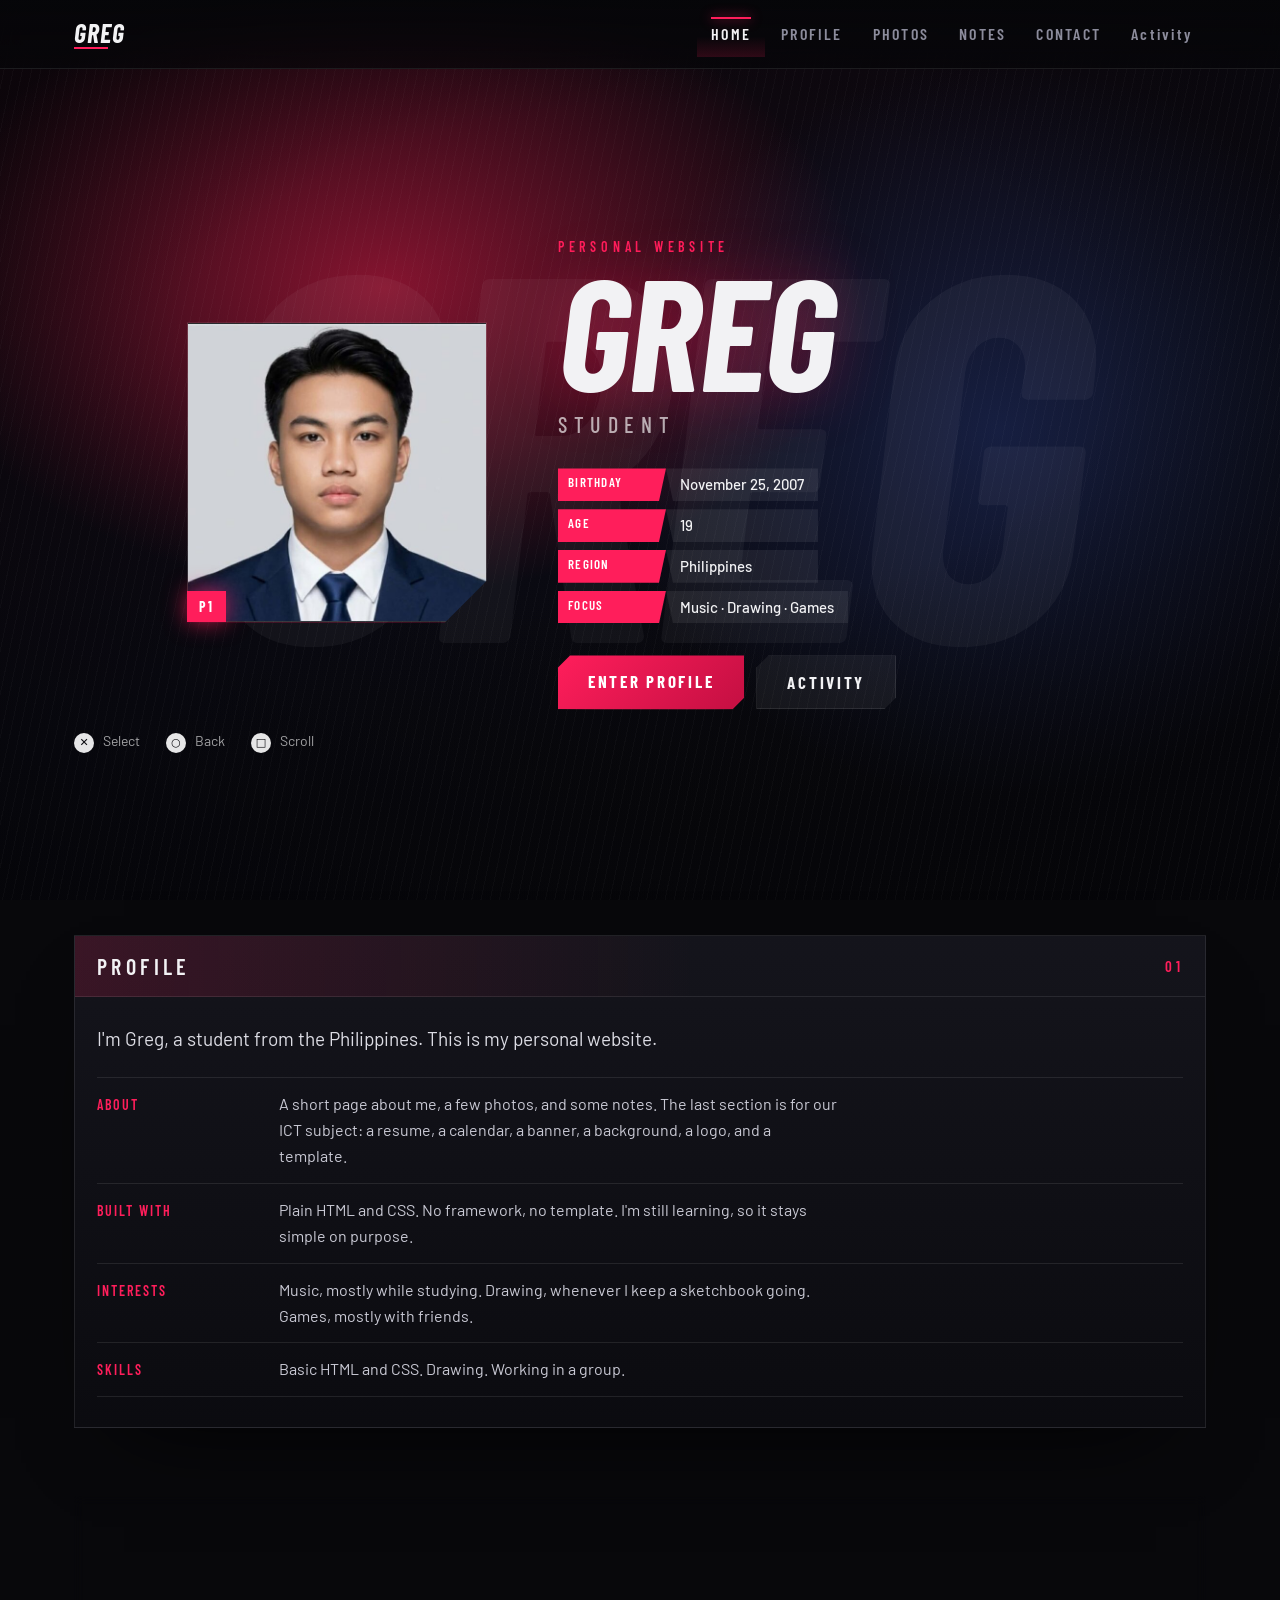
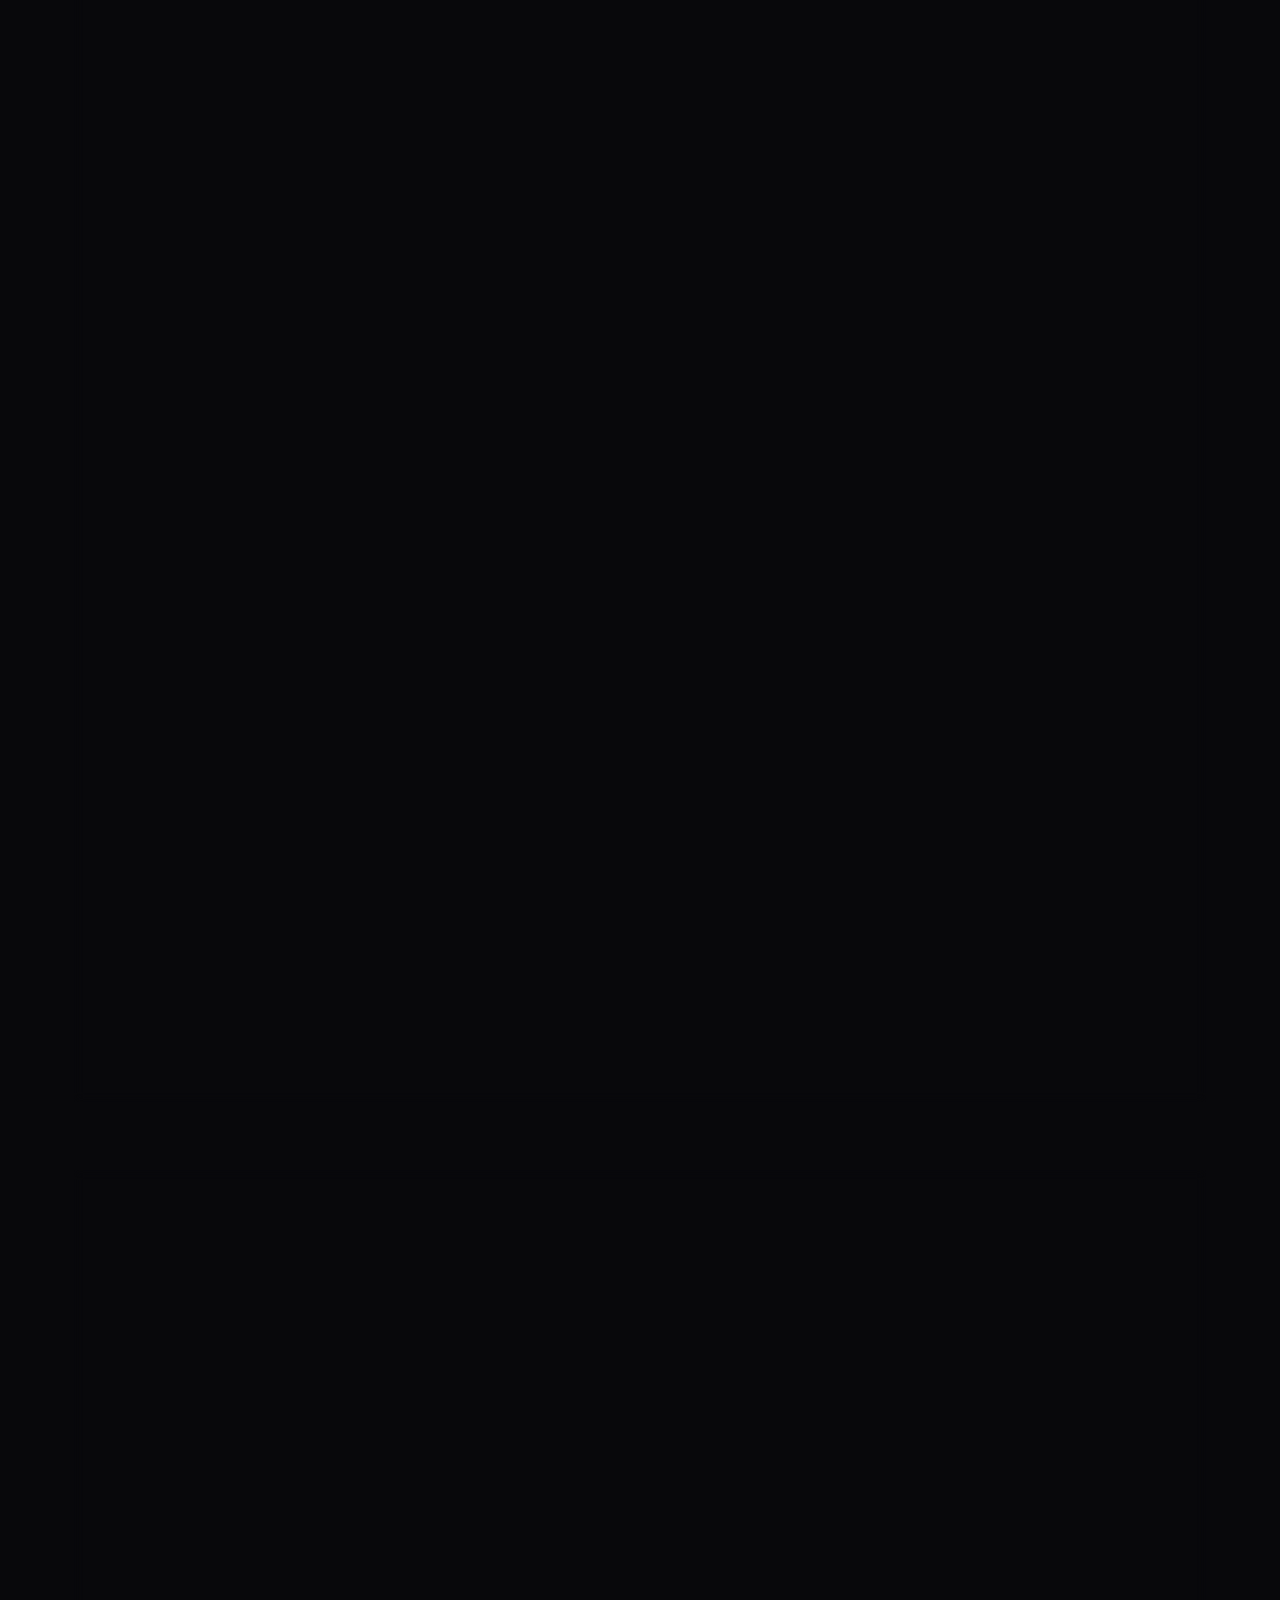
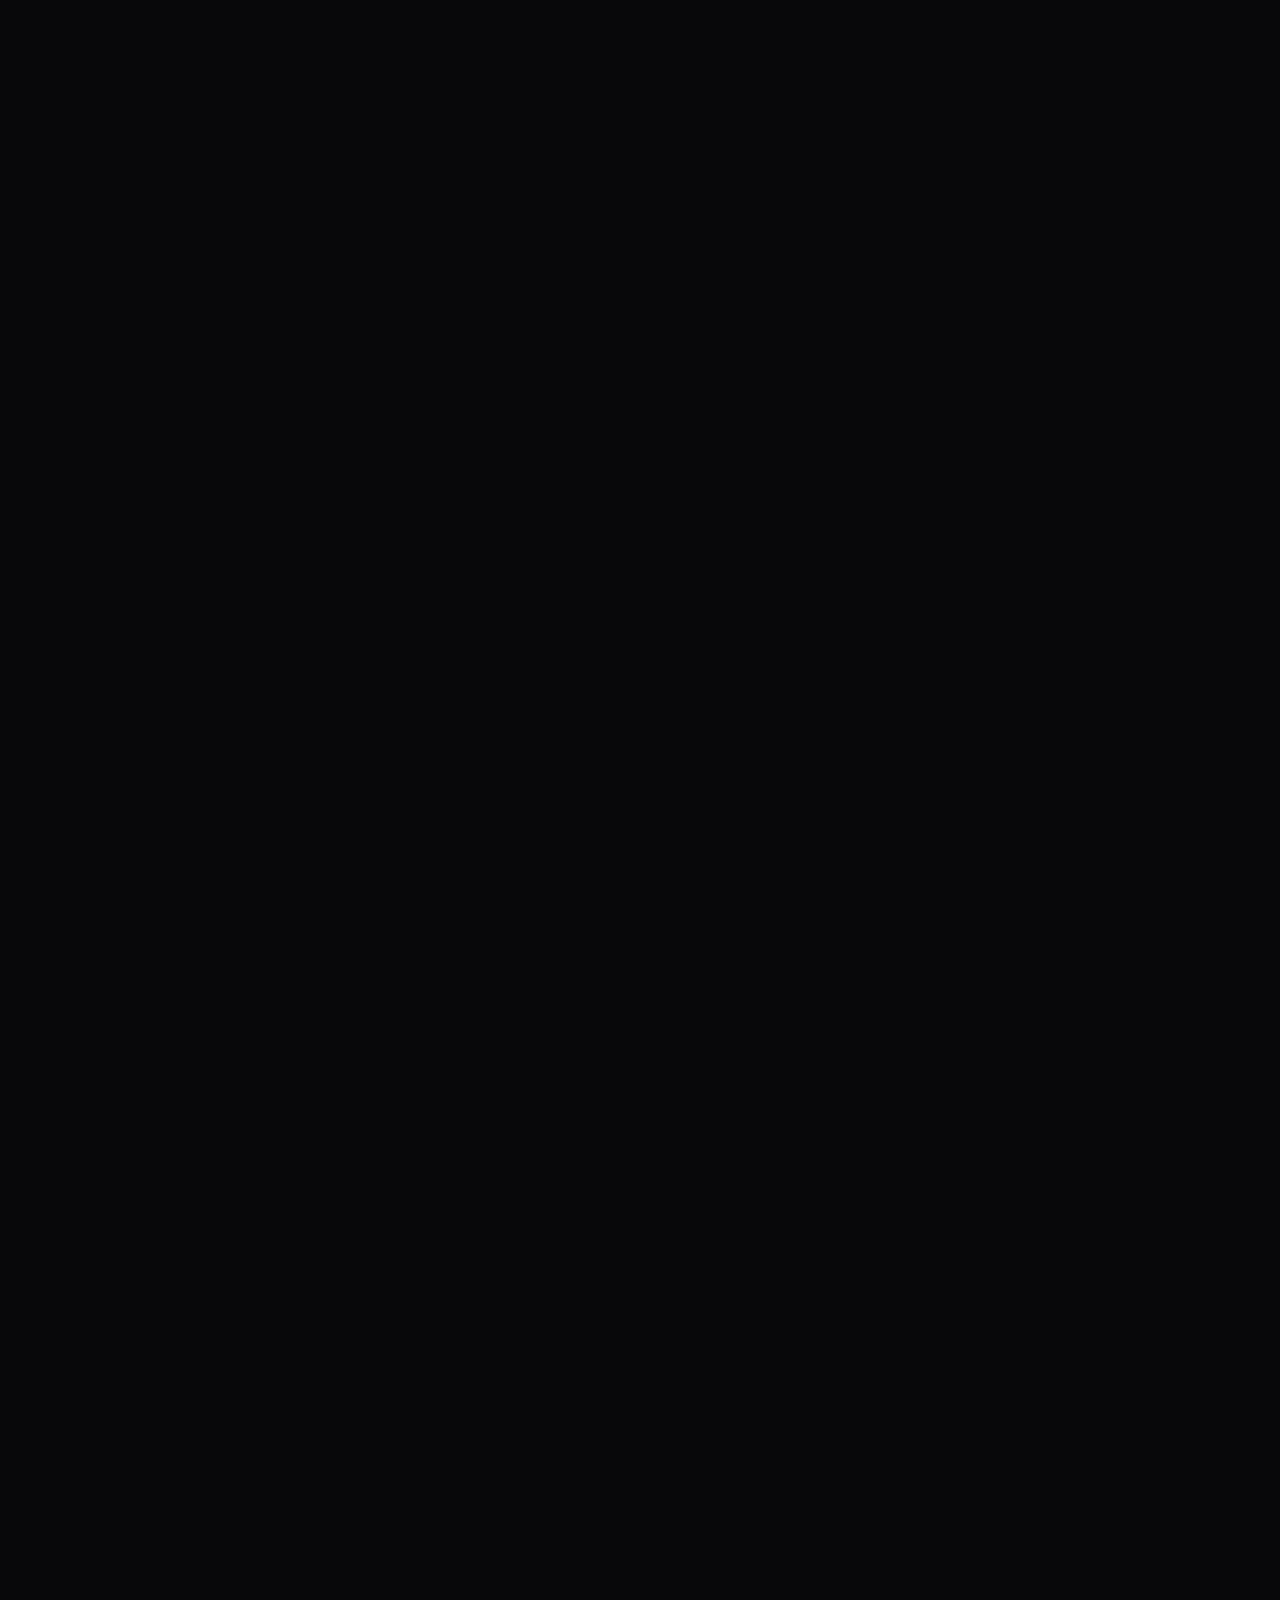
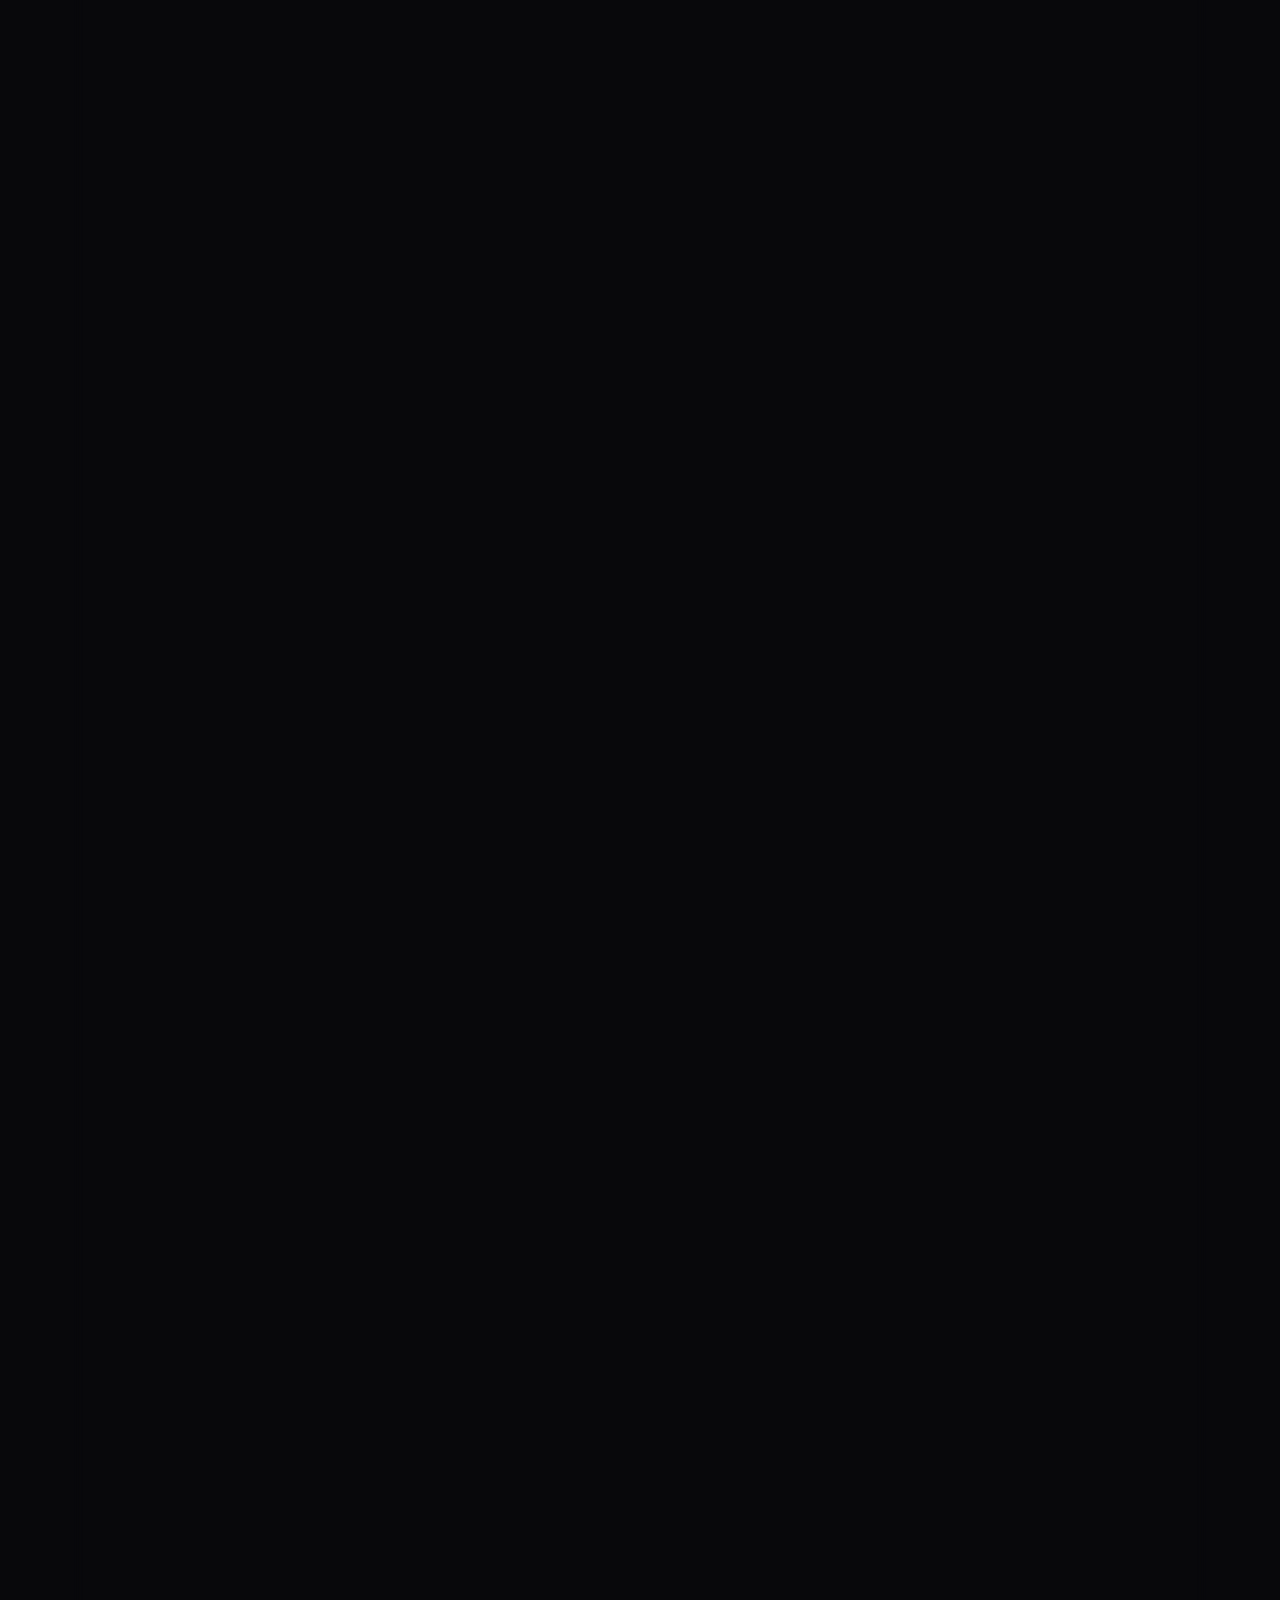
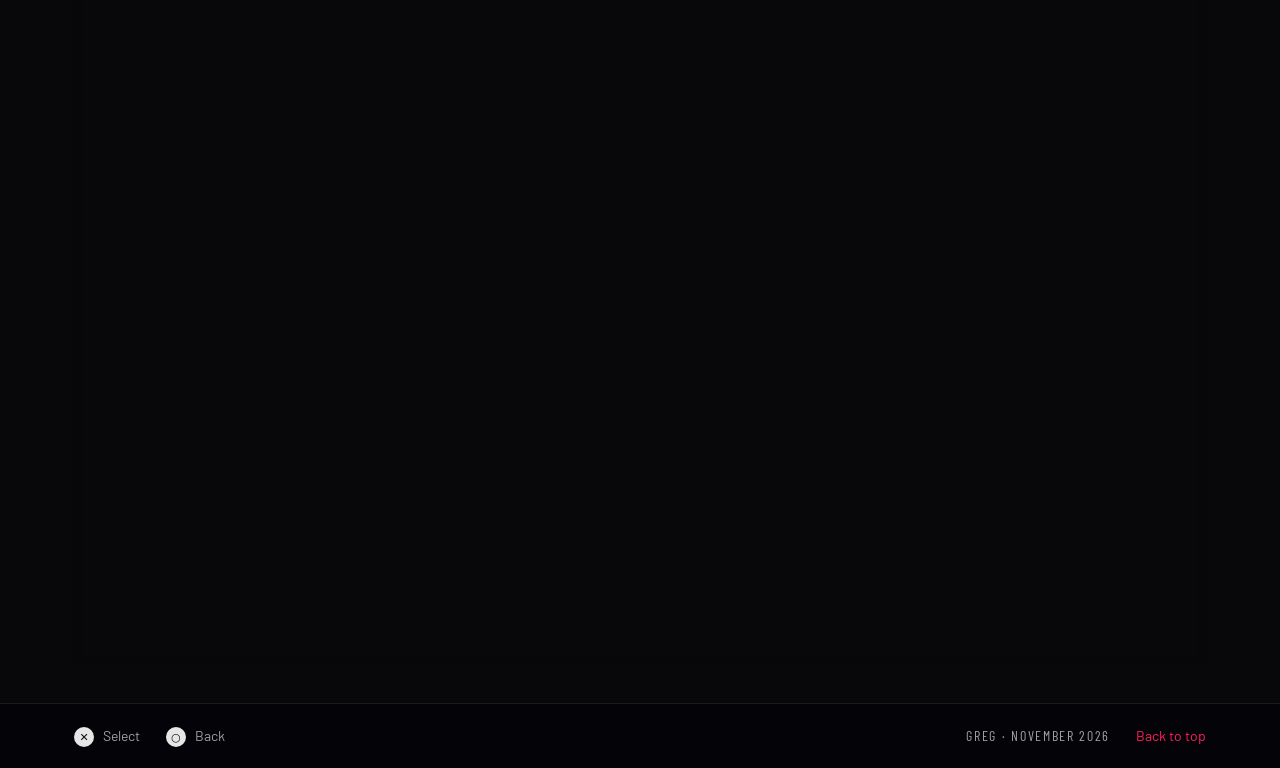
==== greg-single-file.html @ cb115410 "Add self-contained single-file build - greg-single-file.html embeds the stylesheet, script, favicon " ====
<!DOCTYPE html>
<html lang="en">
<head>
<meta charset="UTF-8">
<meta name="viewport" content="width=device-width, initial-scale=1.0">
<title>GREG — Personal Website</title>
<meta name="description" content="Personal website of Greg, a student from the Philippines.">
<link rel="icon" type="image/svg+xml" href="[data-uri]">
<link rel="preconnect" href="https://fonts.googleapis.com">
<link rel="preconnect" href="https://fonts.gstatic.com" crossorigin>
<link href="https://fonts.googleapis.com/css2?family=Barlow+Condensed:ital,wght@0,500;0,600;0,700;1,700;1,800&family=Barlow:ital,wght@0,400;0,500;0,600;1,400&display=swap" rel="stylesheet">
<style>
:root {
  --black: #08080b;
  --deep: #0d0d13;
  --panel: #14141b;
  --panel-2: #1b1b24;
  --hair: rgba(255, 255, 255, 0.09);
  --white: #f2f2f4;
  --dim: #8c8c9c;
  --pink: #ff1e5b;
  --pink-soft: rgba(255, 30, 91, 0.16);
  --blue: #2a3f7a;
  --head: "Barlow Condensed", "Arial Narrow", sans-serif;
  --body: "Barlow", system-ui, sans-serif;
}

* {
  box-sizing: border-box;
}

html {
  scroll-behavior: smooth;
  scroll-padding-top: 84px;
}

body {
  margin: 0;
  background: var(--black);
  color: var(--white);
  font-family: var(--body);
  font-size: 16px;
  line-height: 1.65;
  -webkit-font-smoothing: antialiased;
  overflow-x: hidden;
}

a {
  color: inherit;
  text-decoration: none;
}

p {
  margin: 0 0 14px;
}

h1,
h2,
h3 {
  font-family: var(--head);
  text-transform: uppercase;
  line-height: 0.95;
  margin: 0;
  font-weight: 700;
}

.scene {
  position: fixed;
  inset: 0;
  z-index: 0;
  pointer-events: none;
  background:
    radial-gradient(ellipse 60% 55% at 30% 32%, rgba(232, 30, 74, 0.55), transparent 62%),
    radial-gradient(ellipse 45% 60% at 78% 48%, rgba(38, 56, 122, 0.45), transparent 68%),
    radial-gradient(ellipse 70% 40% at 55% 92%, rgba(8, 8, 11, 0.9), transparent 70%),
    linear-gradient(160deg, #12060c 0%, #0a0a12 55%, #07070b 100%);
}

.scene::after {
  content: "";
  position: absolute;
  inset: 0;
  background:
    repeating-linear-gradient(102deg, rgba(255, 255, 255, 0.022) 0 1px, transparent 1px 9px),
    radial-gradient(ellipse 90% 70% at 50% 40%, transparent 40%, rgba(4, 4, 7, 0.72) 100%);
}

.topbar {
  position: sticky;
  top: 0;
  z-index: 40;
  background: linear-gradient(180deg, rgba(6, 6, 9, 0.96), rgba(6, 6, 9, 0.72));
  backdrop-filter: blur(14px);
  border-bottom: 1px solid var(--hair);
}

.bar {
  max-width: 1180px;
  margin: 0 auto;
  padding: 0 24px;
  height: 68px;
  display: flex;
  align-items: center;
  gap: 24px;
}

.mark {
  font-family: var(--head);
  font-size: 26px;
  font-weight: 700;
  font-style: italic;
  letter-spacing: 0.04em;
  line-height: 1;
  position: relative;
  padding-bottom: 3px;
}

.mark::after {
  content: "";
  position: absolute;
  left: 0;
  right: 34%;
  bottom: 0;
  height: 2px;
  background: var(--pink);
}

.tabs {
  display: flex;
  align-items: center;
  gap: 2px;
  margin-left: auto;
  font-family: var(--head);
  font-size: 16px;
  font-weight: 600;
  letter-spacing: 0.14em;
  text-transform: uppercase;
}

.tab {
  position: relative;
  display: block;
  padding: 10px 14px;
  color: var(--dim);
  background: none;
  border: 0;
  font: inherit;
  letter-spacing: inherit;
  cursor: pointer;
  transition: color 0.15s ease, background 0.15s ease;
}

.tab:hover {
  color: var(--white);
  background: rgba(255, 255, 255, 0.04);
}

.tab.is-on {
  color: var(--white);
  background: linear-gradient(180deg, transparent 55%, var(--pink-soft));
}

.tab.is-on::before {
  content: "";
  position: absolute;
  left: 14px;
  right: 14px;
  top: 6px;
  height: 2px;
  background: var(--pink);
  box-shadow: 0 0 12px rgba(255, 30, 91, 0.85);
}

.tab-wrap {
  position: relative;
}

.drop {
  position: absolute;
  top: calc(100% + 8px);
  right: 0;
  width: 220px;
  padding: 6px;
  background: linear-gradient(180deg, #15151d, #0c0c12);
  border: 1px solid var(--hair);
  border-left: 2px solid var(--pink);
  display: none;
  box-shadow: 0 24px 60px rgba(0, 0, 0, 0.7);
}

.tab-wrap.is-open .drop {
  display: block;
}

.drop a {
  display: block;
  padding: 10px 14px;
  font-family: var(--head);
  font-size: 16px;
  font-weight: 600;
  letter-spacing: 0.12em;
  text-transform: uppercase;
  color: var(--dim);
}

.drop a:hover {
  color: var(--white);
  background: linear-gradient(90deg, var(--pink-soft), transparent);
}

.burger {
  display: none;
  margin-left: auto;
  font-family: var(--head);
  font-size: 16px;
  font-weight: 700;
  letter-spacing: 0.16em;
  padding: 9px 16px;
  color: var(--white);
  background: transparent;
  border: 1px solid var(--hair);
  cursor: pointer;
}

.select {
  position: relative;
  z-index: 1;
  min-height: calc(100vh - 68px);
  display: flex;
  flex-direction: column;
  justify-content: center;
  padding: 40px 0 0;
  overflow: hidden;
}

.ghost-word {
  position: absolute;
  left: 50%;
  top: 44%;
  transform: translate(-50%, -50%);
  margin: 0;
  font-family: var(--head);
  font-size: clamp(200px, 42vw, 520px);
  font-weight: 700;
  font-style: italic;
  letter-spacing: -0.03em;
  line-height: 0.8;
  color: rgba(255, 255, 255, 0.045);
  white-space: nowrap;
  pointer-events: none;
  user-select: none;
}

.select-inner {
  position: relative;
  width: 100%;
  max-width: 1180px;
  margin: 0 auto;
  padding: 0 24px;
  display: grid;
  grid-template-columns: 0.62fr 1fr;
  gap: 48px;
  align-items: center;
  max-width: 1000px;
}

.pfp {
  position: relative;
  width: 100%;
  max-width: 300px;
  justify-self: center;
}

.pfp-frame {
  position: relative;
  aspect-ratio: 1 / 1;
  overflow: hidden;
  border: 1px solid rgba(255, 255, 255, 0.16);
  clip-path: polygon(0 0, 100% 0, 100% 86%, 86% 100%, 0 100%);
  box-shadow: 0 30px 70px -26px rgba(255, 30, 91, 0.75);
}

.pfp-frame img {
  width: 100%;
  height: 100%;
  object-fit: cover;
  display: block;
}

.pfp-tag {
  position: absolute;
  left: 0;
  bottom: 0;
  margin: 0;
  padding: 4px 12px;
  font-family: var(--head);
  font-size: 14px;
  font-weight: 700;
  letter-spacing: 0.16em;
  background: var(--pink);
  color: #fff;
  box-shadow: 0 0 22px rgba(255, 30, 91, 0.7);
}

.eyebrow {
  font-family: var(--head);
  font-size: 14px;
  font-weight: 600;
  letter-spacing: 0.34em;
  text-transform: uppercase;
  color: var(--pink);
  margin-bottom: 6px;
}

.select-copy h1 {
  font-size: clamp(76px, 13vw, 158px);
  font-style: italic;
  font-weight: 700;
  letter-spacing: -0.01em;
  line-height: 0.82;
  text-shadow: 0 0 60px rgba(255, 30, 91, 0.35);
}

.classline {
  font-family: var(--head);
  font-size: 22px;
  font-weight: 500;
  letter-spacing: 0.3em;
  text-transform: uppercase;
  color: rgba(255, 255, 255, 0.65);
  margin: 12px 0 26px;
}

.stat-pills {
  margin: 0 0 32px;
  display: grid;
  gap: 8px;
  justify-items: start;
  max-width: 380px;
}

.stat-pills div {
  display: flex;
  align-items: stretch;
  min-width: 260px;
}

.stat-pills dt {
  font-family: var(--head);
  font-size: 13px;
  font-weight: 600;
  letter-spacing: 0.1em;
  text-transform: uppercase;
  color: #fff;
  background: var(--pink);
  padding: 4px 10px;
  clip-path: polygon(0 0, 100% 0, calc(100% - 7px) 100%, 0 100%);
  min-width: 108px;
}

.stat-pills dd {
  margin: 0;
  padding: 4px 14px;
  background: rgba(255, 255, 255, 0.07);
  font-size: 15px;
  font-weight: 500;
  flex: 1;
  clip-path: polygon(0 0, 100% 0, 100% 100%, 7px 100%);
}

.actions {
  display: flex;
  flex-wrap: wrap;
  gap: 12px;
}

.key {
  display: inline-block;
  font-family: var(--head);
  font-size: 17px;
  font-weight: 700;
  letter-spacing: 0.16em;
  text-transform: uppercase;
  padding: 12px 30px;
  color: #fff;
  background: linear-gradient(135deg, #ff1e5b, #c40f42);
  border: 0;
  cursor: pointer;
  clip-path: polygon(12px 0, 100% 0, 100% calc(100% - 12px), calc(100% - 12px) 100%, 0 100%, 0 12px);
  box-shadow: 0 12px 34px -12px rgba(255, 30, 91, 0.9);
  transition: transform 0.15s ease, filter 0.15s ease;
}

.key:hover {
  transform: translateY(-2px);
  filter: brightness(1.1);
}

.key-ghost {
  background: rgba(255, 255, 255, 0.06);
  border: 1px solid var(--hair);
  box-shadow: none;
  color: var(--white);
}

.key-ghost:hover {
  border-color: var(--pink);
  color: var(--pink);
}

.hints {
  position: relative;
  z-index: 2;
  max-width: 1180px;
  width: 100%;
  margin: 0 auto;
  padding: 20px 24px 22px;
  display: flex;
  gap: 26px;
  align-items: center;
  font-size: 14px;
  color: rgba(255, 255, 255, 0.62);
}

.hints b {
  display: inline-grid;
  place-items: center;
  width: 20px;
  height: 20px;
  margin-right: 6px;
  border-radius: 50%;
  background: rgba(255, 255, 255, 0.9);
  color: #0a0a0f;
  font-size: 11px;
  font-weight: 700;
}

.hints .credit {
  margin-left: auto;
  letter-spacing: 0.12em;
  text-transform: uppercase;
  font-family: var(--head);
}

.hints a {
  color: var(--pink);
}

.panel-section {
  position: relative;
  z-index: 1;
  padding: 34px 0;
}

.wrap {
  max-width: 1180px;
  margin: 0 auto;
  padding: 0 24px;
}

.panel {
  background: linear-gradient(180deg, rgba(22, 22, 30, 0.92), rgba(12, 12, 17, 0.92));
  border: 1px solid var(--hair);
  backdrop-filter: blur(6px);
  box-shadow: 0 40px 90px -50px #000;
}

.panel-head {
  display: flex;
  align-items: center;
  justify-content: space-between;
  padding: 12px 22px;
  border-bottom: 1px solid var(--hair);
  background: linear-gradient(90deg, var(--pink-soft), transparent 55%);
}

.panel-head p {
  margin: 0;
  font-family: var(--head);
  font-size: 22px;
  font-weight: 600;
  letter-spacing: 0.2em;
  text-transform: uppercase;
}

.panel-head span {
  font-family: var(--head);
  font-size: 15px;
  font-weight: 600;
  letter-spacing: 0.22em;
  color: var(--pink);
}

.panel-body {
  padding: 26px 22px 30px;
}

.lede {
  font-size: 19px;
  color: #dcdce4;
  max-width: 62ch;
}

.rows {
  display: grid;
  gap: 0;
  margin: 22px 0 0;
  border-top: 1px solid var(--hair);
}

.row {
  display: grid;
  grid-template-columns: 160px 1fr;
  gap: 22px;
  padding: 13px 0;
  border-bottom: 1px solid var(--hair);
}

.row span {
  font-family: var(--head);
  font-size: 14px;
  font-weight: 600;
  letter-spacing: 0.14em;
  text-transform: uppercase;
  color: var(--pink);
  padding-top: 2px;
}

.row p {
  margin: 0;
  color: #c9c9d4;
  max-width: 62ch;
}

.row a {
  color: var(--white);
  border-bottom: 1px solid rgba(255, 30, 91, 0.6);
}

.row a:hover {
  color: var(--pink);
}

.rows.tight .row {
  grid-template-columns: 130px 1fr;
  padding: 10px 0;
}

.gallery {
  display: grid;
  grid-template-columns: repeat(3, 1fr);
  gap: 16px;
  margin: 24px 0 0;
}

.tile {
  margin: 0;
  cursor: pointer;
  outline: none;
}

.tile.is-empty .pic {
  cursor: default;
}

.pic,
.viewer-pic {
  aspect-ratio: 1 / 1;
  overflow: hidden;
  background:
    radial-gradient(circle at 50% 115%, rgba(255, 30, 91, 0.28), transparent 62%),
    #0b0b11;
  border: 1px solid rgba(255, 255, 255, 0.12);
  display: grid;
  place-items: center;
  font-family: var(--head);
  font-size: 16px;
  font-weight: 600;
  letter-spacing: 0.22em;
  text-transform: uppercase;
  color: rgba(255, 255, 255, 0.42);
  transition: border-color 0.15s ease, transform 0.15s ease, box-shadow 0.15s ease;
}

.tile:hover .pic {
  border-color: rgba(255, 255, 255, 0.42);
  transform: translateY(-3px);
}

.tile.is-empty:hover .pic {
  border-color: rgba(255, 255, 255, 0.12);
  transform: none;
}

.pic img,
.viewer-pic img {
  width: 100%;
  height: 100%;
  object-fit: cover;
  display: block;
}

.tile.is-on .pic img {
  filter: saturate(1.1);
}

.tile.is-on .pic {
  border-color: var(--pink);
  color: #fff;
  box-shadow: 0 0 0 1px var(--pink), 0 18px 40px -18px rgba(255, 30, 91, 0.95);
}

.tile figcaption {
  font-size: 13px;
  color: var(--dim);
  padding-top: 8px;
}

.viewer {
  display: grid;
  grid-template-columns: 190px 1fr;
  gap: 24px;
  align-items: center;
  margin-top: 26px;
  padding: 18px;
  border: 1px solid var(--hair);
  background: radial-gradient(ellipse at 25% 30%, rgba(255, 30, 91, 0.14), transparent 65%), rgba(255, 255, 255, 0.02);
}

.viewer-copy h2 {
  font-size: 34px;
  font-style: italic;
  margin-bottom: 6px;
}

.viewer-copy p {
  color: #c9c9d4;
  margin: 0;
  max-width: 46ch;
}

.viewer-text {
  font-size: 15px;
}

.foot-note {
  font-size: 13px;
  color: var(--dim);
  margin-top: 16px;
}

.stamp {
  font-family: var(--head);
  font-size: 14px;
  font-weight: 600;
  letter-spacing: 0.2em;
  text-transform: uppercase;
  color: var(--pink);
  margin-bottom: 4px;
}

article {
  border-top: 1px solid var(--hair);
  padding-top: 20px;
  margin-top: 22px;
  max-width: 72ch;
}

article h3 {
  font-size: 30px;
  margin-bottom: 10px;
}

article p {
  color: #c9c9d4;
}

.form {
  margin-top: 26px;
  max-width: 520px;
}

.field {
  margin-bottom: 14px;
}

label {
  display: block;
  font-family: var(--head);
  font-size: 13px;
  font-weight: 600;
  letter-spacing: 0.18em;
  text-transform: uppercase;
  color: var(--dim);
  margin-bottom: 5px;
}

input,
textarea {
  width: 100%;
  font-family: var(--body);
  font-size: 15px;
  color: var(--white);
  padding: 11px 13px;
  background: rgba(255, 255, 255, 0.045);
  border: 1px solid var(--hair);
  border-radius: 0;
}

input:focus,
textarea:focus {
  outline: none;
  border-color: var(--pink);
  box-shadow: 0 0 0 1px rgba(255, 30, 91, 0.5);
}

textarea {
  resize: vertical;
}

.form-msg {
  font-size: 14px;
  color: #ffd166;
  margin-top: 12px;
}

.chips {
  display: flex;
  flex-wrap: wrap;
  gap: 8px;
  margin: 22px 0 34px;
}

.chips a {
  font-family: var(--head);
  font-size: 15px;
  font-weight: 600;
  letter-spacing: 0.16em;
  text-transform: uppercase;
  padding: 9px 20px;
  color: var(--dim);
  border: 1px solid var(--hair);
  background: rgba(255, 255, 255, 0.03);
  clip-path: polygon(9px 0, 100% 0, 100% calc(100% - 9px), calc(100% - 9px) 100%, 0 100%, 0 9px);
}

.chips a:hover {
  color: #fff;
  background: linear-gradient(135deg, #ff1e5b, #c40f42);
  border-color: transparent;
}

.block {
  margin-bottom: 46px;
  scroll-margin-top: 96px;
}

.block > p {
  color: #c9c9d4;
  max-width: 68ch;
}

.block-head {
  display: flex;
  align-items: center;
  gap: 14px;
  padding-bottom: 10px;
  margin-bottom: 16px;
  border-bottom: 1px solid var(--hair);
}

.block-head h3 {
  font-size: 28px;
  letter-spacing: 0.04em;
}

.block-head span {
  font-family: var(--head);
  font-size: 14px;
  font-weight: 600;
  letter-spacing: 0.2em;
  color: var(--pink);
  padding: 2px 8px;
  border: 1px solid rgba(255, 30, 91, 0.5);
}

.resume {
  max-width: 720px;
  padding: 24px;
  background: linear-gradient(160deg, rgba(255, 30, 91, 0.07), rgba(255, 255, 255, 0.02) 40%);
  border: 1px solid var(--hair);
  border-left: 2px solid var(--pink);
}

.resume-name {
  font-family: var(--head);
  font-size: 38px;
  font-weight: 700;
  font-style: italic;
  letter-spacing: 0.03em;
  margin: 0;
  line-height: 1;
}

.resume-sub {
  font-family: var(--head);
  font-size: 14px;
  font-weight: 600;
  letter-spacing: 0.22em;
  text-transform: uppercase;
  color: var(--dim);
  margin: 4px 0 8px;
}

.resume .row p {
  color: #d5d5de;
}

.cal {
  border-collapse: collapse;
  font-size: 14px;
  margin-top: 6px;
}

.cal caption {
  text-align: left;
  font-family: var(--head);
  font-size: 14px;
  font-weight: 600;
  letter-spacing: 0.2em;
  text-transform: uppercase;
  color: var(--dim);
  padding-bottom: 10px;
}

.cal th {
  font-family: var(--head);
  font-size: 12px;
  font-weight: 600;
  letter-spacing: 0.12em;
  text-transform: uppercase;
  color: var(--dim);
  padding: 6px 12px;
  text-align: center;
}

.cal td {
  width: 44px;
  height: 40px;
  text-align: center;
  border: 1px solid var(--hair);
  color: #d5d5de;
}

.cal td.bd {
  background: linear-gradient(135deg, #ff1e5b, #c40f42);
  color: #fff;
  font-weight: 700;
  box-shadow: 0 0 24px -4px rgba(255, 30, 91, 0.9);
}

.cal td.blank {
  border: 0;
}

.banner {
  padding: 54px 26px;
  text-align: center;
  border: 1px solid var(--hair);
  background:
    radial-gradient(ellipse at 50% 0%, rgba(255, 30, 91, 0.3), transparent 65%),
    linear-gradient(160deg, #16161f, #0a0a10);
  clip-path: polygon(0 0, 100% 0, 100% 86%, 92% 100%, 0 100%);
}

.banner-name {
  display: block;
  font-family: var(--head);
  font-size: clamp(48px, 8vw, 78px);
  font-weight: 700;
  font-style: italic;
  letter-spacing: 0.02em;
  line-height: 1;
  text-shadow: 0 0 50px rgba(255, 30, 91, 0.5);
}

.banner-sub {
  display: block;
  font-family: var(--head);
  font-size: 15px;
  font-weight: 600;
  letter-spacing: 0.34em;
  text-transform: uppercase;
  color: var(--pink);
  margin-top: 10px;
}

.swatches {
  list-style: none;
  padding: 0;
  margin: 18px 0 0;
}

.swatches li {
  display: flex;
  align-items: center;
  gap: 12px;
  font-size: 14px;
  color: #c9c9d4;
  margin-bottom: 10px;
}

.chip {
  width: 20px;
  height: 20px;
  border: 1px solid var(--hair);
}

code {
  font-family: ui-monospace, "SF Mono", Menlo, Consolas, monospace;
  font-size: 13px;
  background: rgba(255, 255, 255, 0.06);
  padding: 2px 6px;
}

.logos {
  display: flex;
  align-items: flex-end;
  gap: 18px;
  margin: 16px 0;
}

.logos img {
  border: 1px solid var(--hair);
}

.wire {
  list-style: none;
  padding: 0;
  margin: 0;
  max-width: 700px;
  counter-reset: w;
}

.wire li {
  counter-increment: w;
  display: flex;
  gap: 16px;
  padding: 11px 0;
  border-bottom: 1px solid var(--hair);
  color: #c9c9d4;
}

.wire li::before {
  content: counter(w, decimal-leading-zero);
  font-family: var(--head);
  font-weight: 700;
  color: var(--pink);
  letter-spacing: 0.1em;
}

.foot {
  position: relative;
  z-index: 1;
  border-top: 1px solid var(--hair);
  background: rgba(5, 5, 8, 0.9);
}

@media (max-width: 960px) {
  .select-inner {
    grid-template-columns: 1fr;
    gap: 32px;
    padding-top: 24px;
    max-width: 620px;
  }

  .pfp {
    max-width: 240px;
  }

  .select {
    min-height: auto;
    padding-bottom: 8px;
  }

  .ghost-word {
    font-size: 60vw;
    top: 30%;
  }

  .viewer {
    grid-template-columns: 1fr;
  }

  .gallery {
    grid-template-columns: repeat(2, 1fr);
  }

  .row,
  .rows.tight .row {
    grid-template-columns: 120px 1fr;
    gap: 14px;
  }
}

@media (max-width: 760px) {
  .burger {
    display: block;
  }

  .tabs {
    position: absolute;
    top: 68px;
    left: 0;
    right: 0;
    display: none;
    flex-direction: column;
    align-items: stretch;
    gap: 0;
    padding: 10px 16px 18px;
    background: rgba(8, 8, 12, 0.98);
    border-bottom: 1px solid var(--hair);
    font-size: 18px;
  }

  .tabs.is-open {
    display: flex;
  }

  .tab {
    padding: 13px 6px;
    border-bottom: 1px solid var(--hair);
  }

  .tab.is-on {
    background: none;
  }

  .tab.is-on::before {
    left: 6px;
    right: auto;
    width: 22px;
    top: 50%;
    transform: translateY(-50%);
  }

  .drop {
    position: static;
    width: auto;
    border: 0;
    border-left: 2px solid var(--pink);
    box-shadow: none;
    padding: 4px 0 4px 12px;
  }

  .hints {
    flex-wrap: wrap;
    gap: 14px;
  }

  .hints .credit {
    margin-left: 0;
    width: 100%;
  }

  .panel-body {
    padding: 20px 16px 24px;
  }

  .row,
  .rows.tight .row {
    grid-template-columns: 1fr;
    gap: 4px;
  }
}

@media (max-width: 520px) {
  .bar {
    height: 62px;
    padding: 0 16px;
  }

  .tabs {
    top: 62px;
  }

  .select-copy h1 {
    font-size: clamp(64px, 24vw, 110px);
  }

  .stat-pills dd {
    font-size: 14px;
  }

  .gallery {
    grid-template-columns: repeat(2, 1fr);
    gap: 12px;
  }

  .cal td {
    width: 36px;
    height: 34px;
    font-size: 13px;
  }

  .cal th {
    padding: 4px 6px;
  }
}

</style>
</head>
<body>

<div class="scene"></div>

<header class="topbar" id="top">
  <div class="bar">
    <a href="#home" class="mark">GREG</a>
    <button class="burger" id="menuBtn" aria-expanded="false" aria-controls="menu">MENU</button>
    <nav class="tabs" id="menu" aria-label="Main">
      <a href="#home" class="tab is-on">Home</a>
      <a href="#profile" class="tab">Profile</a>
      <a href="#photos" class="tab">Photos</a>
      <a href="#notes" class="tab">Notes</a>
      <a href="#contact" class="tab">Contact</a>
      <div class="tab-wrap">
        <button class="tab tab-btn" id="activityBtn" aria-expanded="false" aria-controls="activityMenu">Activity</button>
        <div class="drop" id="activityMenu">
          <a href="#resume">Resume</a>
          <a href="#calendar">Calendar</a>
          <a href="#banner">Banner</a>
          <a href="#background">Background</a>
          <a href="#logo">Logo</a>
          <a href="#template">Template</a>
        </div>
      </div>
    </nav>
  </div>
</header>

<main>

<section class="select" id="home">
  <p class="ghost-word" aria-hidden="true">GREG</p>

  <div class="select-inner">
    <div class="pfp">
      <div class="pfp-frame">
        <img src="[data-uri]" alt="Greg">
      </div>
      <p class="pfp-tag">P1</p>
    </div>

    <div class="select-copy">
      <p class="eyebrow">Personal Website</p>
      <h1>GREG</h1>
      <p class="classline">Student</p>

      <dl class="stat-pills">
        <div>
          <dt>Birthday</dt>
          <dd>November 25, 2007</dd>
        </div>
        <div>
          <dt>Age</dt>
          <dd><span id="ageHero">18</span></dd>
        </div>
        <div>
          <dt>Region</dt>
          <dd>Philippines</dd>
        </div>
        <div>
          <dt>Focus</dt>
          <dd>Music · Drawing · Games</dd>
        </div>
      </dl>

      <div class="actions">
        <a href="#profile" class="key">Enter Profile</a>
        <a href="#activity" class="key key-ghost">Activity</a>
      </div>
    </div>
  </div>

  <div class="hints">
    <span><b>✕</b> Select</span>
    <span><b>○</b> Back</span>
    <span><b>□</b> Scroll</span>
  </div>
</section>

<section class="panel-section" id="profile">
  <div class="wrap">
    <div class="panel">
      <div class="panel-head">
        <p>Profile</p>
        <span>01</span>
      </div>
      <div class="panel-body">
        <p class="lede">I'm Greg, a student from the Philippines. This is my personal website.</p>

        <div class="rows">
          <div class="row">
            <span>About</span>
            <p>A short page about me, a few photos, and some notes. The last section is
            for our ICT subject: a resume, a calendar, a banner, a background, a logo,
            and a template.</p>
          </div>
          <div class="row">
            <span>Built with</span>
            <p>Plain HTML and CSS. No framework, no template. I'm still learning, so it
            stays simple on purpose.</p>
          </div>
          <div class="row">
            <span>Interests</span>
            <p>Music, mostly while studying. Drawing, whenever I keep a sketchbook going.
            Games, mostly with friends.</p>
          </div>
          <div class="row">
            <span>Skills</span>
            <p>Basic HTML and CSS. Drawing. Working in a group.</p>
          </div>
        </div>
      </div>
    </div>
  </div>
</section>

<section class="panel-section" id="photos">
  <div class="wrap">
    <div class="panel">
      <div class="panel-head">
        <p>Photos</p>
        <span>02</span>
      </div>
      <div class="panel-body">
        <p class="lede">A few photos. Five so far, mostly family and friends.</p>

        <div class="gallery">
          <figure class="tile">
            <div class="pic"><img src="[data-uri]" alt="Me and my girlfriend holding flowers" loading="lazy"></div>
            <figcaption>With my girlfriend</figcaption>
          </figure>
          <figure class="tile">
            <div class="pic"><img src="[data-uri]" alt="Family gathering at home" loading="lazy"></div>
            <figcaption>Family at home</figcaption>
          </figure>
          <figure class="tile">
            <div class="pic"><img src="[data-uri]" alt="Me and my childhood bestfriend after church" loading="lazy"></div>
            <figcaption>Me and my childhood bestfriend</figcaption>
          </figure>
          <figure class="tile">
            <div class="pic"><img src="[data-uri]" alt="Out in the province" loading="lazy"></div>
            <figcaption>Out in the province</figcaption>
          </figure>
          <figure class="tile">
            <div class="pic"><img src="[data-uri]" alt="Portrait in a suit" loading="lazy"></div>
            <figcaption>My ID photo</figcaption>
          </figure>
          <figure class="tile is-empty">
            <div class="pic"><span>Photo 6</span></div>
            <figcaption>Empty for now</figcaption>
          </figure>
        </div>

        <div class="viewer" id="viewer">
          <div class="viewer-pic" id="viewerPic"><img src="[data-uri]" alt="Me and my girlfriend holding flowers"></div>
          <div class="viewer-copy">
            <p class="eyebrow">Selected</p>
            <h2 id="viewerName">With my girlfriend</h2>
            <p id="viewerText" class="viewer-text">Me and my girlfriend holding flowers</p>
          </div>
        </div>
      </div>
    </div>
  </div>
</section>

<section class="panel-section" id="notes">
  <div class="wrap">
    <div class="panel">
      <div class="panel-head">
        <p>Notes</p>
        <span>03</span>
      </div>
      <div class="panel-body">
        <p class="lede">Short entries. I write here when something is worth remembering.</p>

        <article>
          <p class="stamp">November 11, 2026</p>
          <h3>Finishing this website</h3>
          <p>This took me about three weekends. Most of the time went to fixing spacing
          and making the page work on a phone.</p>
          <p>I kept it simple because that's what I can maintain. Every part of it is code
          I typed myself, so I know how to change it later.</p>
        </article>

        <article>
          <p class="stamp">October 20, 2026</p>
          <h3>On drawing again</h3>
          <p>I stopped drawing for a few months and started again this week. It's slower
          than before but it still feels the same, which is a relief.</p>
        </article>

        <article>
          <p class="stamp">September 2, 2026</p>
          <h3>First entry</h3>
          <p>I'm making this section so I have somewhere to put my thoughts. I don't know
          yet how often I'll update it.</p>
        </article>
      </div>
    </div>
  </div>
</section>

<section class="panel-section" id="contact">
  <div class="wrap">
    <div class="panel">
      <div class="panel-head">
        <p>Contact</p>
        <span>04</span>
      </div>
      <div class="panel-body">
        <p class="lede">You can reach me here. I usually reply after class.</p>

        <div class="rows">
          <div class="row">
            <span>Email</span>
            <p><a href="mailto:your@email.com">your@email.com</a></p>
          </div>
          <div class="row">
            <span>Facebook</span>
            <p><a href="#">your-username</a></p>
          </div>
          <div class="row">
            <span>Instagram</span>
            <p><a href="#">your-username</a></p>
          </div>
        </div>

        <form id="contactForm" class="form">
          <p class="field">
            <label for="name">Name</label>
            <input type="text" id="name" autocomplete="name">
          </p>
          <p class="field">
            <label for="email">Email</label>
            <input type="email" id="email" autocomplete="email">
          </p>
          <p class="field">
            <label for="message">Message</label>
            <textarea id="message" rows="4"></textarea>
          </p>
          <p><button type="submit" class="key">Send</button></p>
        </form>
        <p id="formMsg" class="form-msg"></p>
        <p class="foot-note">The form doesn't send yet. It only checks that the fields are filled.</p>
      </div>
    </div>
  </div>
</section>

<section class="panel-section" id="activity">
  <div class="wrap">
    <div class="panel">
      <div class="panel-head">
        <p>Activity</p>
        <span>05</span>
      </div>
      <div class="panel-body">
        <p class="lede">Requirements for our ICT subject: a resume, a calendar, a banner,
        a background, a logo, and a template. All six are below.</p>

        <div class="chips">
          <a href="#resume">Resume</a>
          <a href="#calendar">Calendar</a>
          <a href="#banner">Banner</a>
          <a href="#background">Background</a>
          <a href="#logo">Logo</a>
          <a href="#template">Template</a>
        </div>

        <div class="block" id="resume">
          <div class="block-head"><h3>Resume</h3><span>01</span></div>
          <div class="resume">
            <p class="resume-name">GREG</p>
            <p class="resume-sub">Student · Philippines</p>

            <div class="rows tight">
              <div class="row"><span>Birthday</span><p>November 25, 2007</p></div>
              <div class="row"><span>Age</span><p><span id="ageResume">18</span></p></div>
              <div class="row"><span>Email</span><p>your@email.com</p></div>
              <div class="row"><span>Education</span><p>[School Name] · [Grade / Strand]</p></div>
              <div class="row"><span>Skills</span><p>Basic HTML and CSS · Drawing · Group work</p></div>
              <div class="row"><span>Objective</span><p>To build a personal website that I
              understand and can keep updating.</p></div>
            </div>
          </div>
        </div>

        <div class="block" id="calendar">
          <div class="block-head"><h3>Calendar</h3><span>02</span></div>
          <p>November 2026. My birthday is on the 25th.</p>
          <table class="cal">
            <caption>November 2026</caption>
            <thead>
              <tr>
                <th>Sun</th><th>Mon</th><th>Tue</th><th>Wed</th><th>Thu</th><th>Fri</th><th>Sat</th>
              </tr>
            </thead>
            <tbody>
              <tr><td>1</td><td>2</td><td>3</td><td>4</td><td>5</td><td>6</td><td>7</td></tr>
              <tr><td>8</td><td>9</td><td>10</td><td>11</td><td>12</td><td>13</td><td>14</td></tr>
              <tr><td>15</td><td>16</td><td>17</td><td>18</td><td>19</td><td>20</td><td>21</td></tr>
              <tr><td>22</td><td>23</td><td>24</td><td class="bd">25</td><td>26</td><td>27</td><td>28</td></tr>
              <tr><td>29</td><td>30</td><td class="blank"></td><td class="blank"></td><td class="blank"></td><td class="blank"></td><td class="blank"></td></tr>
            </tbody>
          </table>
        </div>

        <div class="block" id="banner">
          <div class="block-head"><h3>Banner</h3><span>03</span></div>
          <div class="banner">
            <span class="banner-name">GREG</span>
            <span class="banner-sub">Personal Website</span>
          </div>
          <p class="foot-note">Made with text and a border. I'll replace it with an image if I draw one.</p>
        </div>

        <div class="block" id="background">
          <div class="block-head"><h3>Background</h3><span>04</span></div>
          <p>The page uses near-black with one accent colour for highlights, so the page
          doesn't look busy.</p>
          <ul class="swatches">
            <li><span class="chip" style="background:#08080b"></span><code>#08080b</code> page</li>
            <li><span class="chip" style="background:#14141b"></span><code>#14141b</code> panel</li>
            <li><span class="chip" style="background:#f2f2f4"></span><code>#f2f2f4</code> text</li>
            <li><span class="chip" style="background:#ff1e5b"></span><code>#ff1e5b</code> accent</li>
          </ul>
        </div>

        <div class="block" id="logo">
          <div class="block-head"><h3>Logo</h3><span>05</span></div>
          <p>A letter G in an angled square. I made it as an SVG file, so it stays sharp
          at any size.</p>
          <p class="logos">
            <img src="[data-uri]" alt="Logo, large" width="80" height="80">
            <img src="[data-uri]" alt="Logo, medium" width="40" height="40">
            <img src="[data-uri]" alt="Logo, favicon size" width="16" height="16">
          </p>
          <p class="foot-note">The smallest one is the favicon, the icon on the browser tab. File: <code>favicon.svg</code></p>
        </div>

        <div class="block" id="template">
          <div class="block-head"><h3>Template</h3><span>06</span></div>
          <p>One column with a fixed menu bar. Each section is a panel.</p>
          <ol class="wire">
            <li>Menu — tabs across the top</li>
            <li>Home — name, stats, portrait</li>
            <li>Profile — about, interests, skills</li>
            <li>Photos — square tiles and a preview</li>
            <li>Notes — dated entries</li>
            <li>Contact — links and a form</li>
            <li>Activity — the six requirements</li>
            <li>Footer</li>
          </ol>
        </div>
      </div>
    </div>
  </div>
</section>

</main>

<footer class="foot">
  <div class="hints">
    <span><b>✕</b> Select</span>
    <span><b>○</b> Back</span>
    <span class="credit">Greg · November 2026</span>
    <a href="#top">Back to top</a>
  </div>
</footer>

<script>
var birthday = new Date(2007, 10, 25);

function getAge() {
  var now = new Date();
  var age = now.getFullYear() - birthday.getFullYear();
  var monthDiff = now.getMonth() - birthday.getMonth();

  if (monthDiff < 0 || (monthDiff === 0 && now.getDate() < birthday.getDate())) {
    age -= 1;
  }

  return age;
}

document.getElementById("ageHero").textContent = getAge();
document.getElementById("ageResume").textContent = getAge();

var menu = document.getElementById("menu");
var menuBtn = document.getElementById("menuBtn");
var tabWrap = document.querySelector(".tab-wrap");
var activityBtn = document.getElementById("activityBtn");

menuBtn.addEventListener("click", function () {
  var open = menu.classList.toggle("is-open");
  menuBtn.setAttribute("aria-expanded", open ? "true" : "false");
});

activityBtn.addEventListener("click", function (event) {
  event.stopPropagation();
  var open = tabWrap.classList.toggle("is-open");
  activityBtn.setAttribute("aria-expanded", open ? "true" : "false");
});

document.addEventListener("click", function (event) {
  if (!tabWrap.contains(event.target)) {
    tabWrap.classList.remove("is-open");
    activityBtn.setAttribute("aria-expanded", "false");
  }
});

document.querySelectorAll(".tabs a").forEach(function (link) {
  link.addEventListener("click", function () {
    menu.classList.remove("is-open");
    menuBtn.setAttribute("aria-expanded", "false");
    tabWrap.classList.remove("is-open");
    activityBtn.setAttribute("aria-expanded", "false");

    document.querySelectorAll(".tab").forEach(function (tab) {
      tab.classList.remove("is-on");
    });

    var target = link.getAttribute("href");

    if (target === "#resume" || target === "#calendar" || target === "#banner" ||
        target === "#background" || target === "#logo" || target === "#template") {
      activityBtn.classList.add("is-on");
    } else {
      link.classList.add("is-on");
    }
  });
});

var tiles = document.querySelectorAll(".tile");
var viewerPic = document.getElementById("viewerPic");
var viewerName = document.getElementById("viewerName");
var viewerText = document.getElementById("viewerText");

tiles.forEach(function (tile) {
  tile.addEventListener("click", function () {
    if (tile.classList.contains("is-empty")) {
      return;
    }

    tiles.forEach(function (item) {
      item.classList.remove("is-on");
    });
    tile.classList.add("is-on");

    var img = tile.querySelector(".pic img");
    var caption = tile.querySelector("figcaption").textContent;

    viewerPic.innerHTML = "";
    var big = document.createElement("img");
    big.src = img.src;
    big.alt = img.alt;
    viewerPic.appendChild(big);

    viewerName.textContent = caption;
    viewerText.textContent = img.alt;
  });
});

document.getElementById("contactForm").addEventListener("submit", function (event) {
  event.preventDefault();

  var name = document.getElementById("name").value.trim();
  var email = document.getElementById("email").value.trim();
  var message = document.getElementById("message").value.trim();
  var msg = document.getElementById("formMsg");

  if (!name || !email || !message) {
    msg.textContent = "Please fill in all three fields.";
    return;
  }

  msg.textContent = "Thanks, " + name + ". This form doesn't send yet.";
});

</script>
</body>
</html>
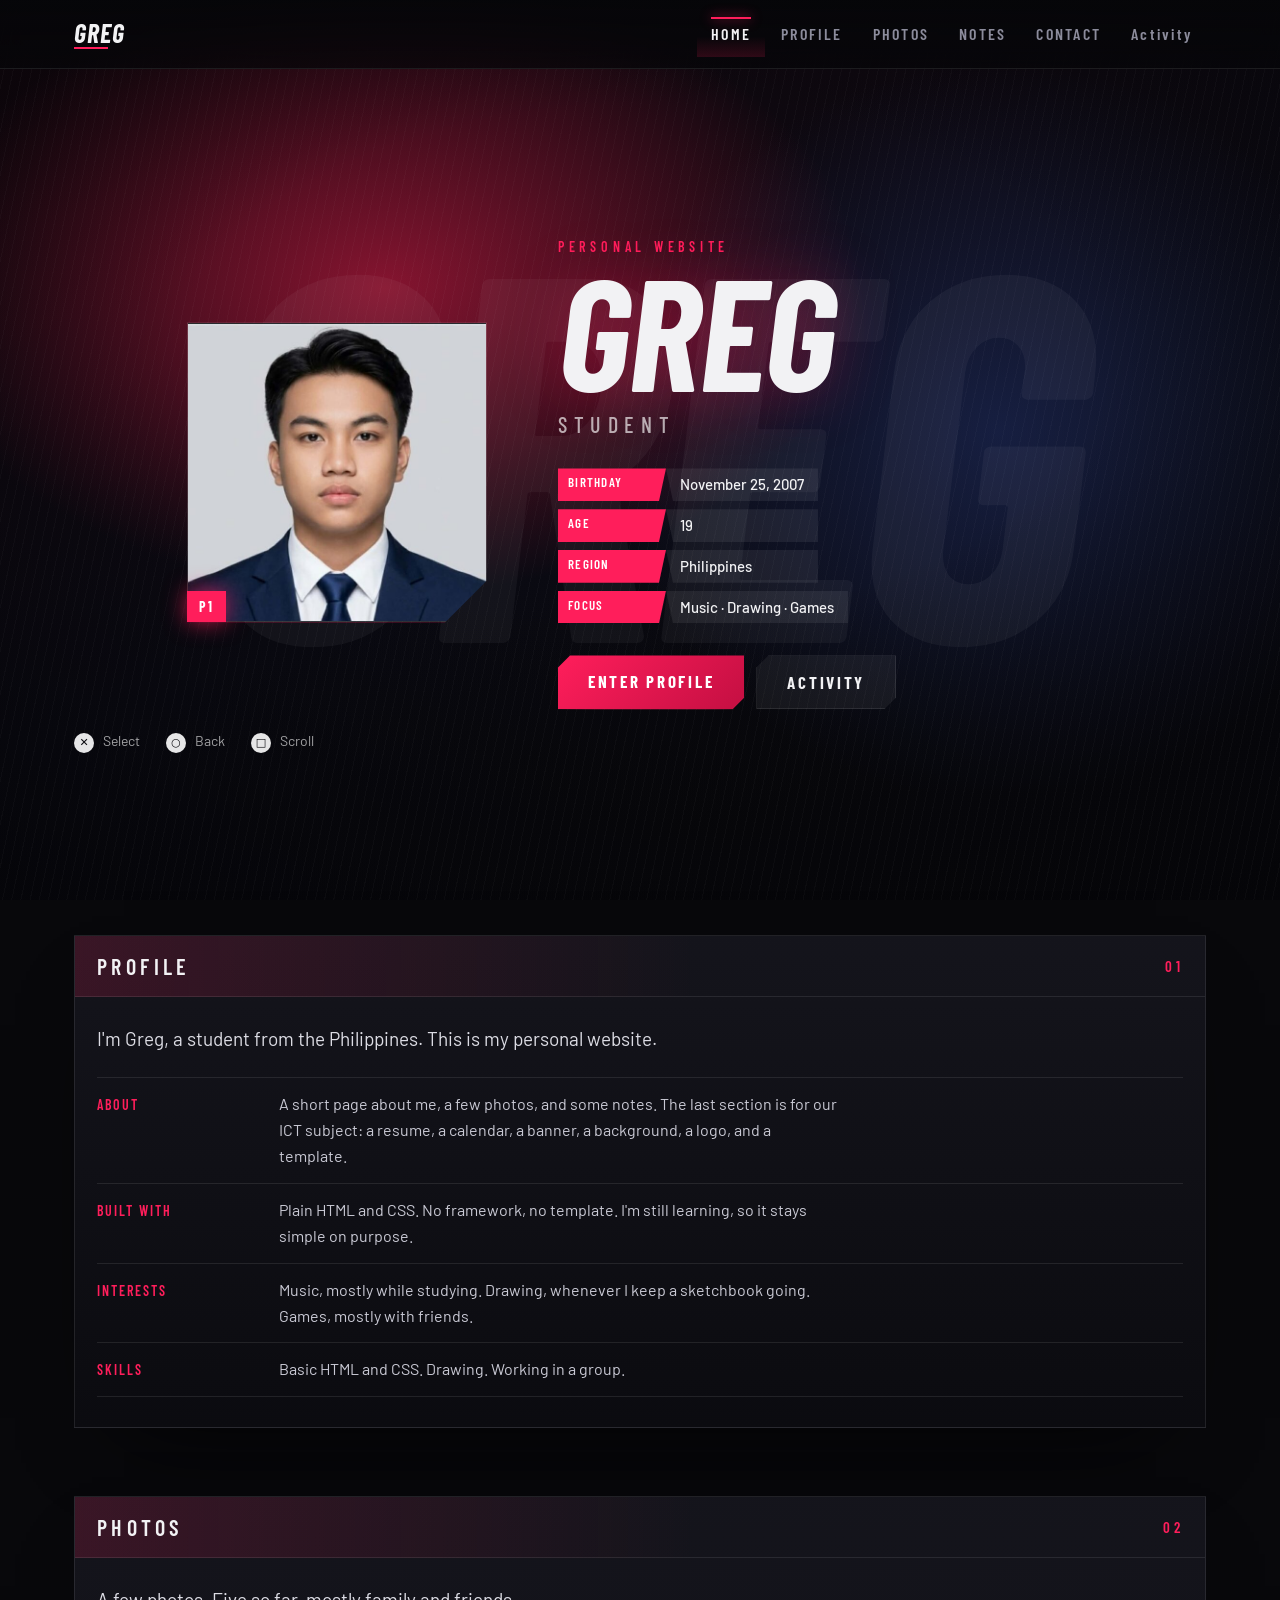
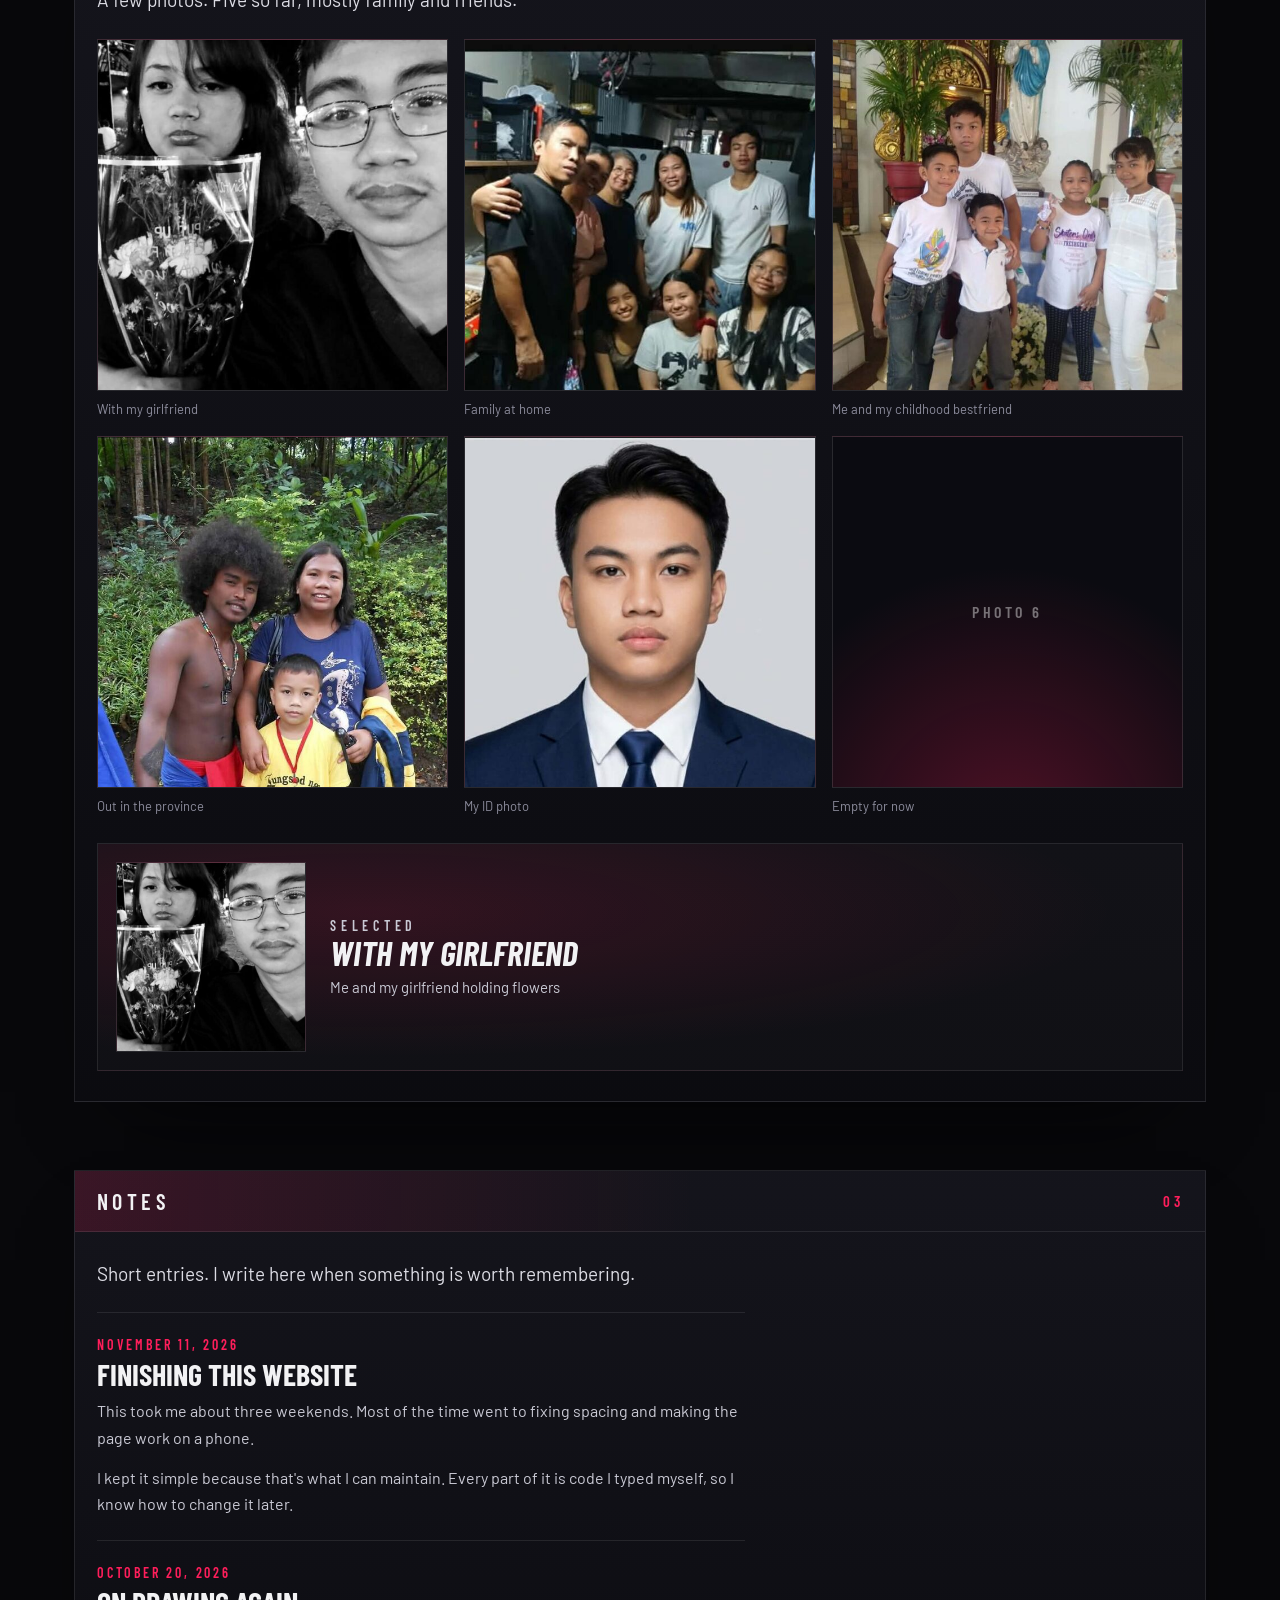
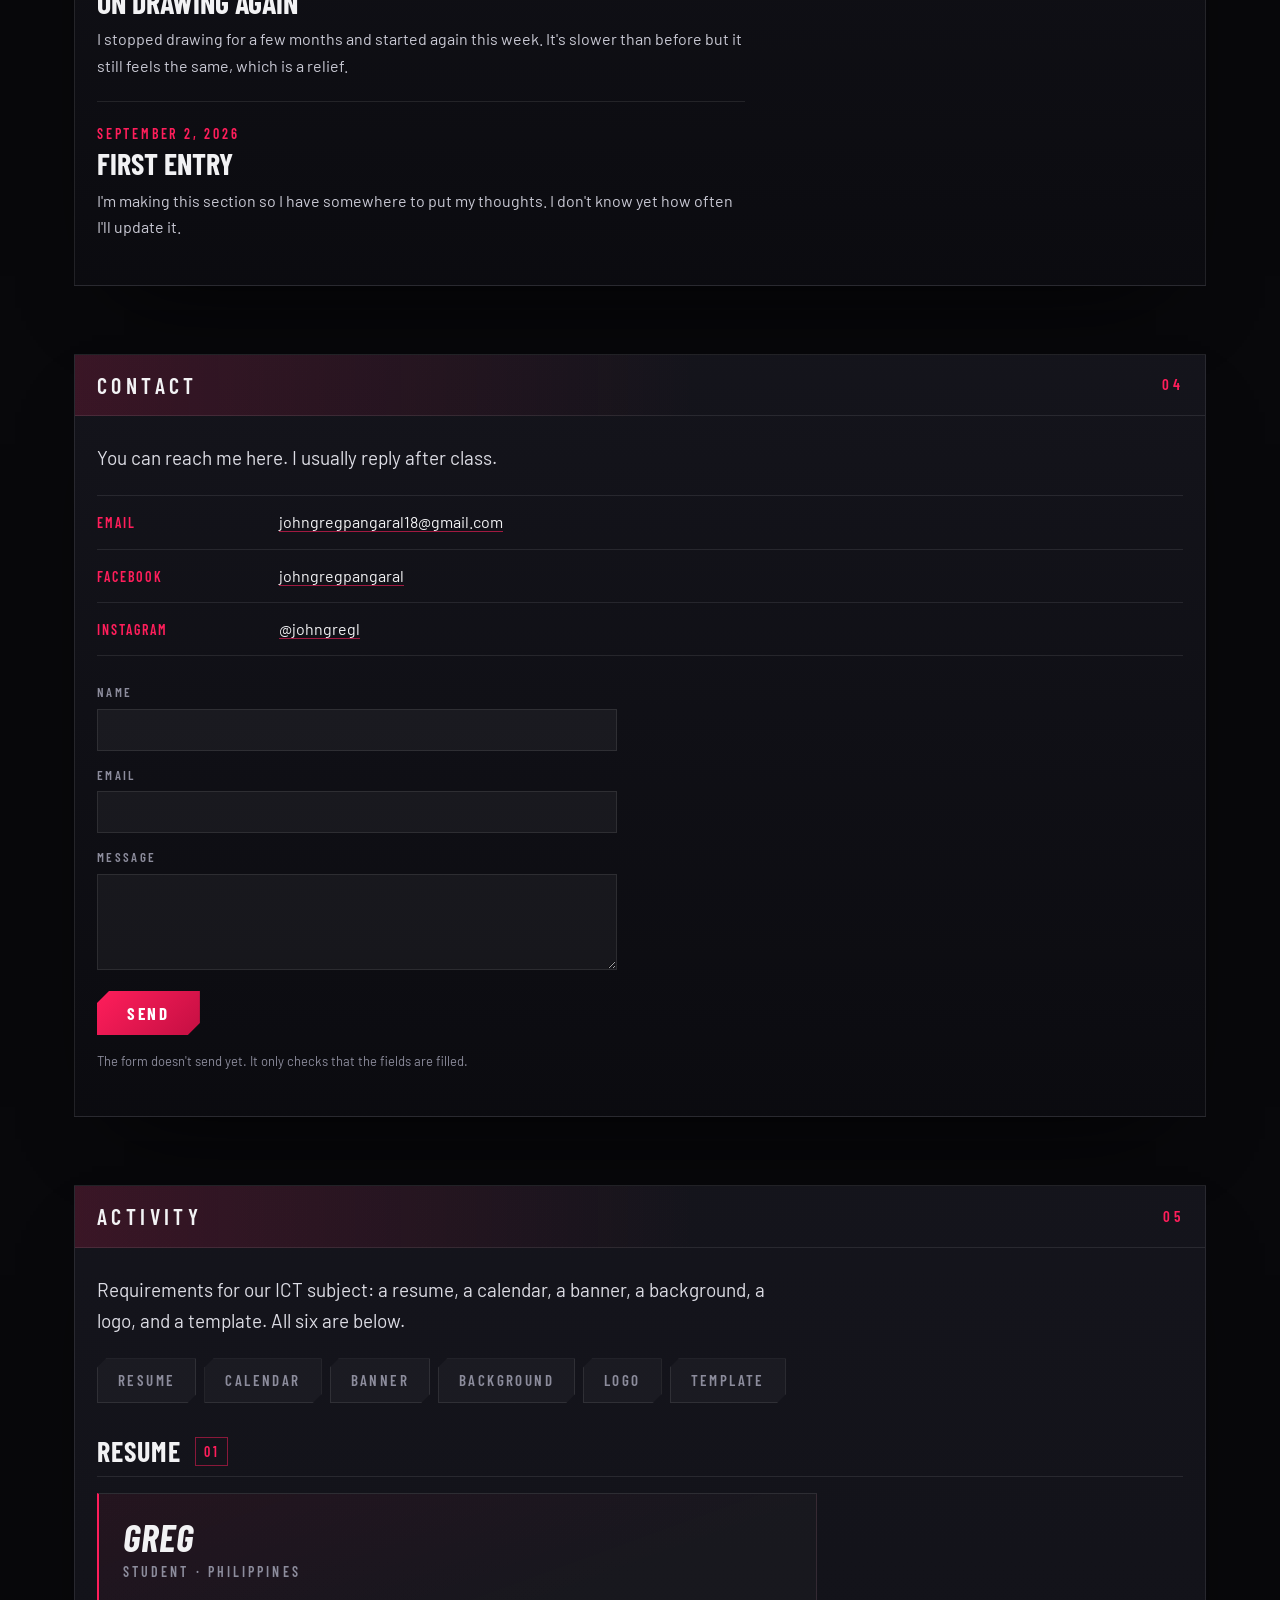
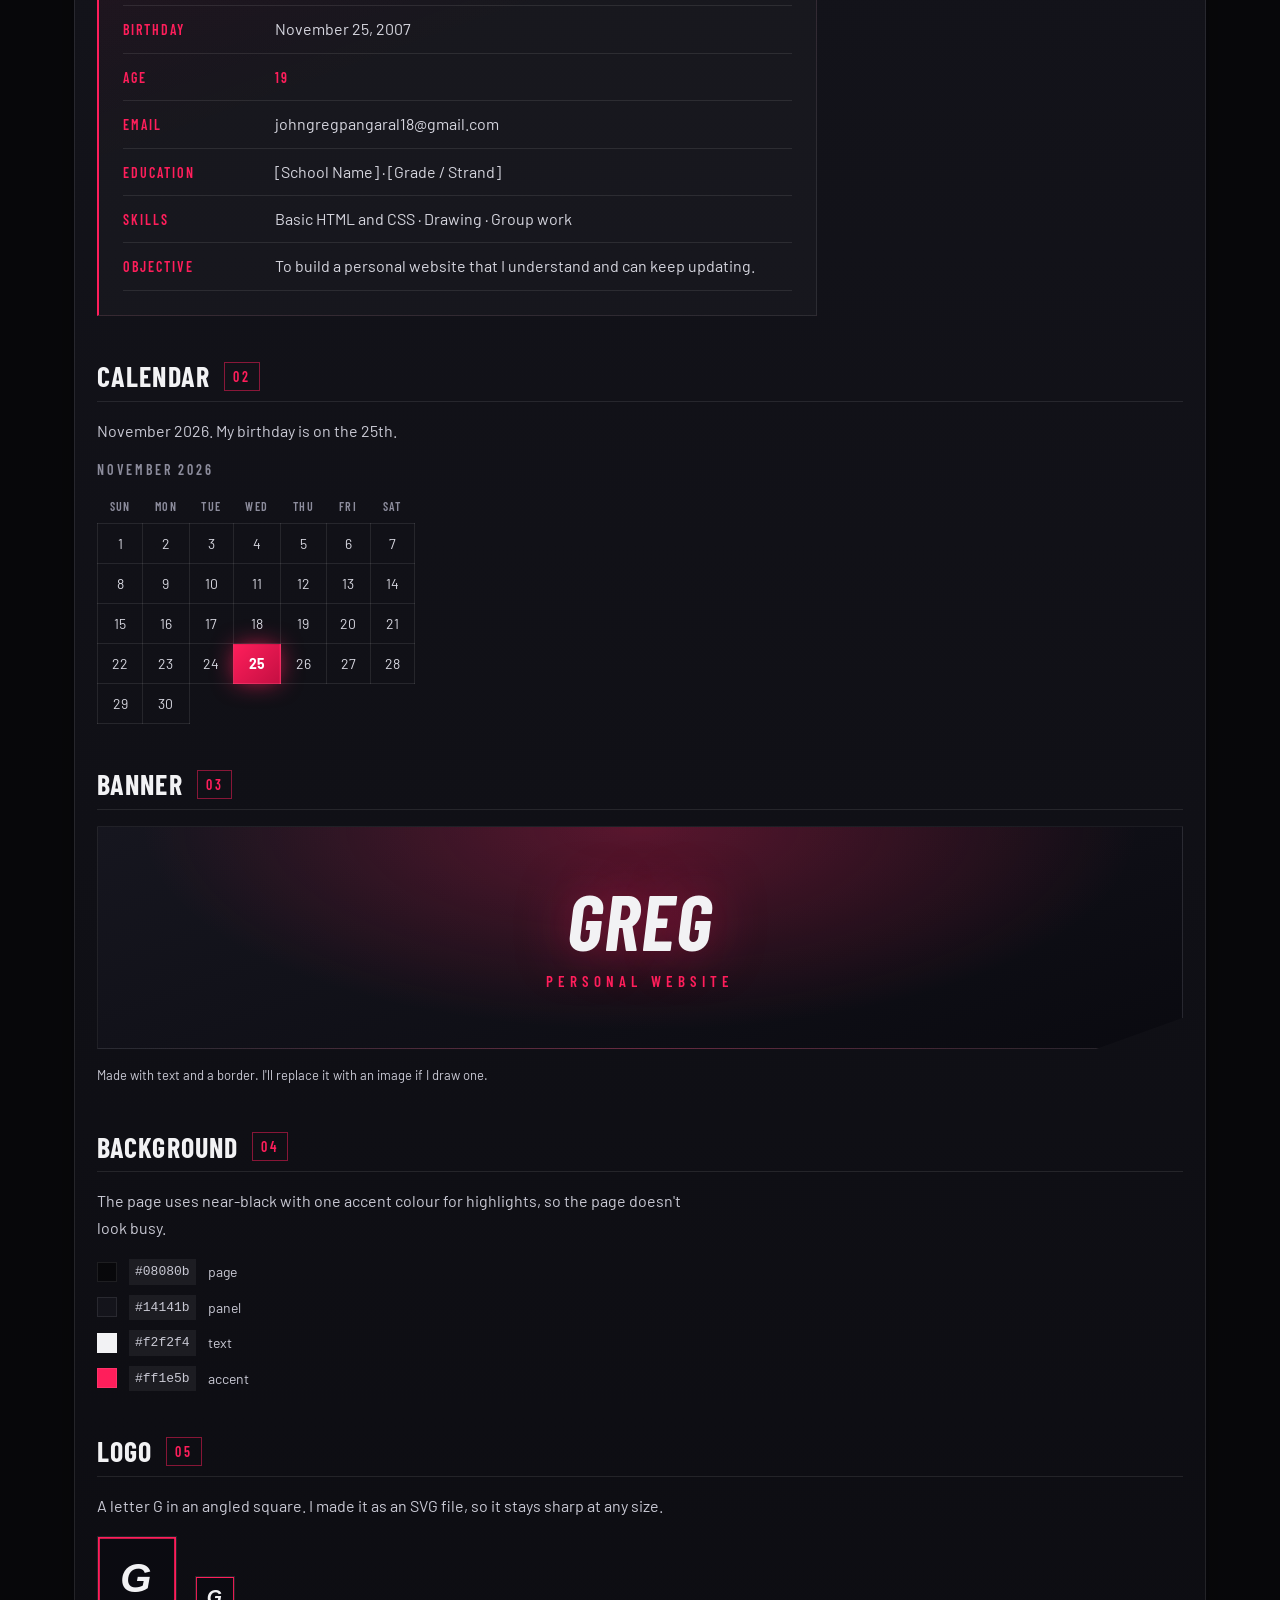
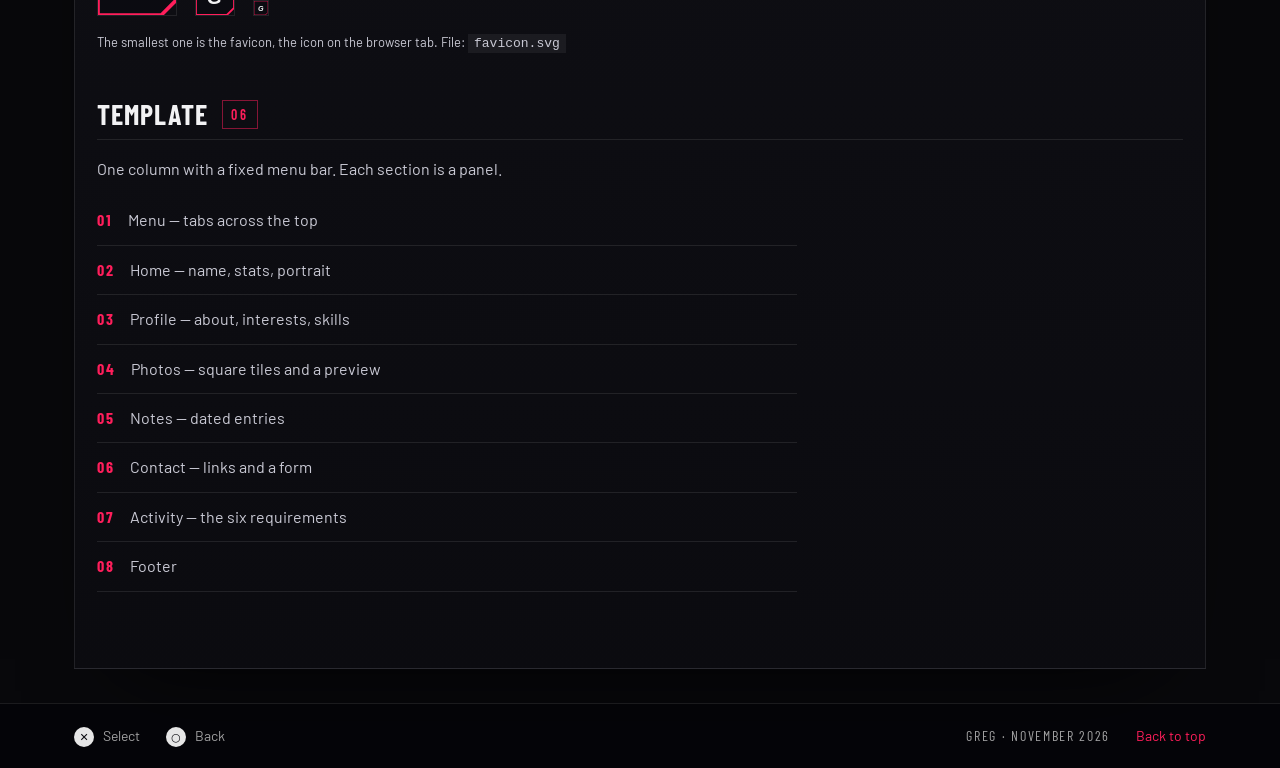
==== commit ac2d4afa: "Add real contact details to both versions - Email, Facebook and Instagram links in the contact rows " ====
--- a/greg-single-file.html
+++ b/greg-single-file.html
@@ -1327,15 +1327,15 @@
         <div class="rows">
           <div class="row">
             <span>Email</span>
-            <p><a href="mailto:your@email.com">your@email.com</a></p>
+            <p><a href="mailto:johngregpangaral18@gmail.com">johngregpangaral18@gmail.com</a></p>
           </div>
           <div class="row">
             <span>Facebook</span>
-            <p><a href="#">your-username</a></p>
+            <p><a href="https://www.facebook.com/share/1V7TpHQNZC/" target="_blank" rel="noopener">johngregpangaral</a></p>
           </div>
           <div class="row">
             <span>Instagram</span>
-            <p><a href="#">your-username</a></p>
+            <p><a href="https://www.instagram.com/johngregl?obrf=MTcwdHQ0cnBmYnByNw==" target="_blank" rel="noopener">@johngregl</a></p>
           </div>
         </div>
 
@@ -1390,7 +1390,7 @@
             <div class="rows tight">
               <div class="row"><span>Birthday</span><p>November 25, 2007</p></div>
               <div class="row"><span>Age</span><p><span id="ageResume">18</span></p></div>
-              <div class="row"><span>Email</span><p>your@email.com</p></div>
+              <div class="row"><span>Email</span><p>johngregpangaral18@gmail.com</p></div>
               <div class="row"><span>Education</span><p>[School Name] · [Grade / Strand]</p></div>
               <div class="row"><span>Skills</span><p>Basic HTML and CSS · Drawing · Group work</p></div>
               <div class="row"><span>Objective</span><p>To build a personal website that I
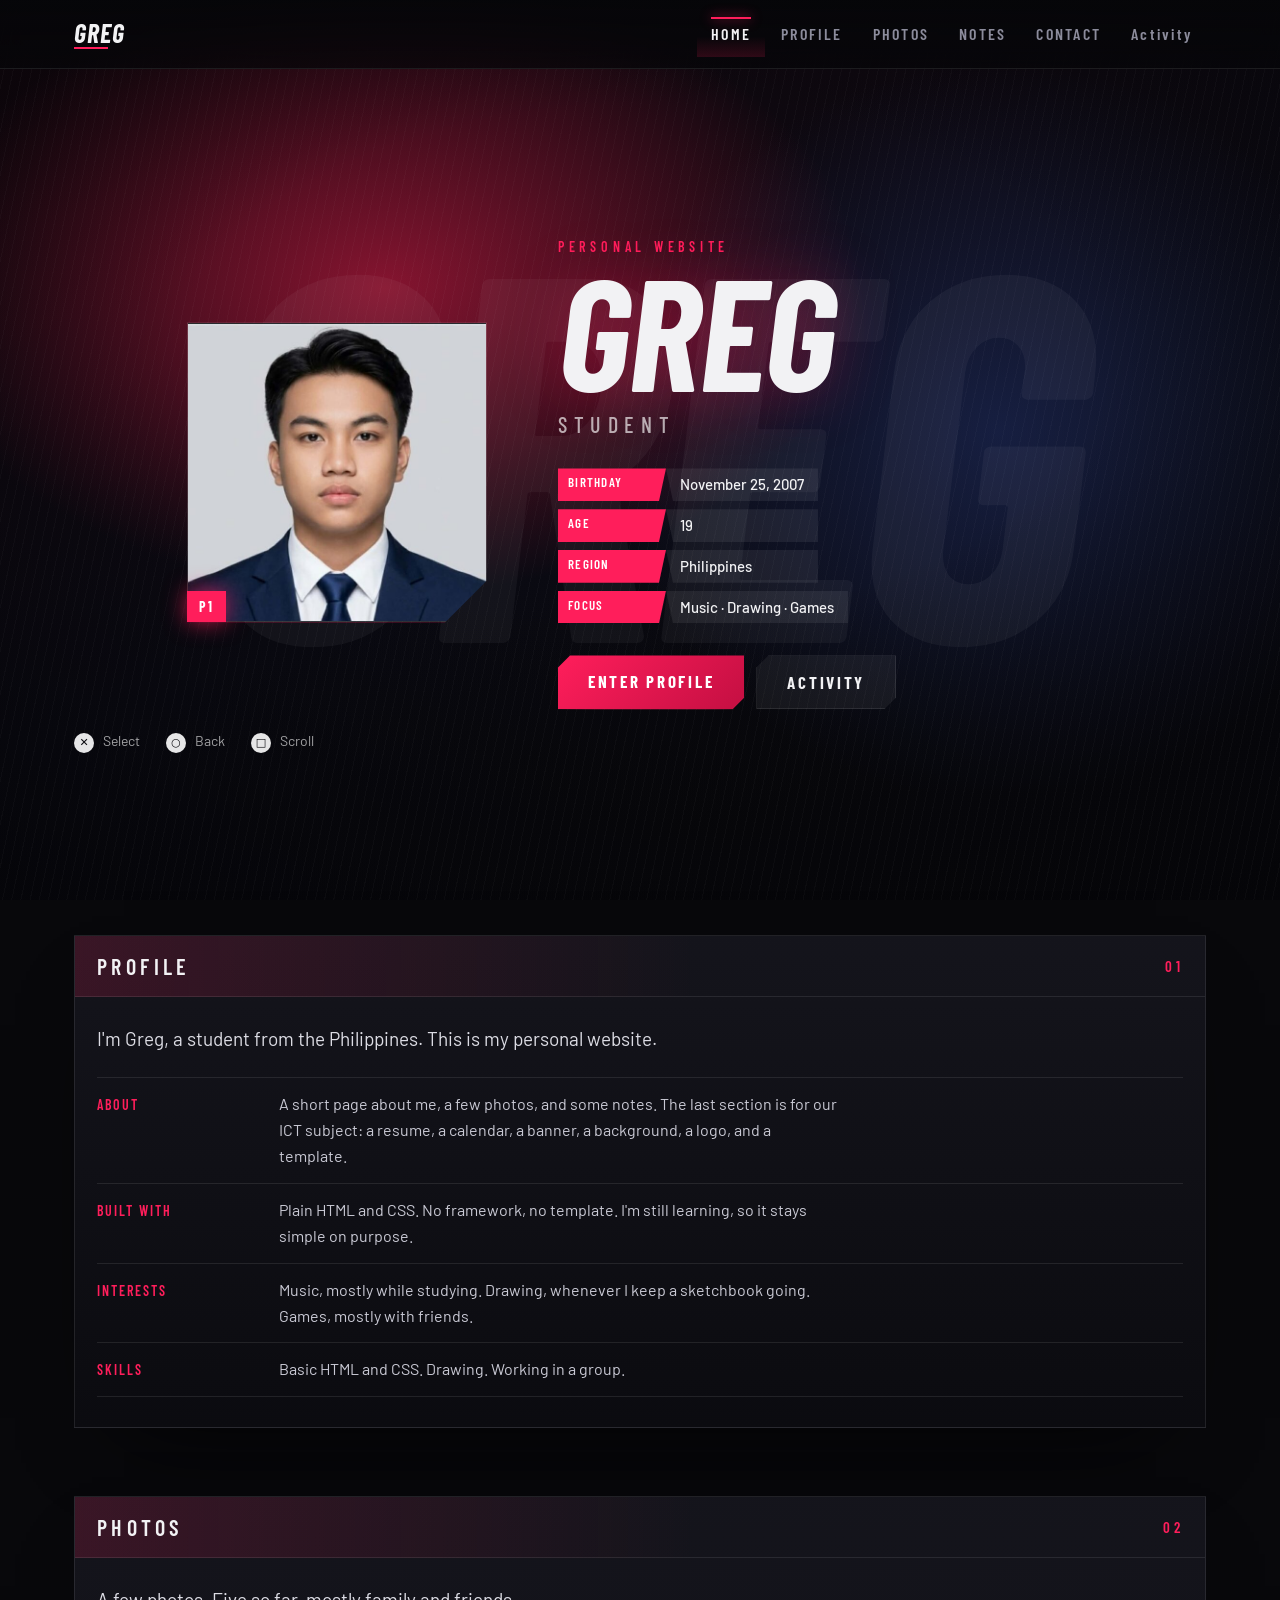
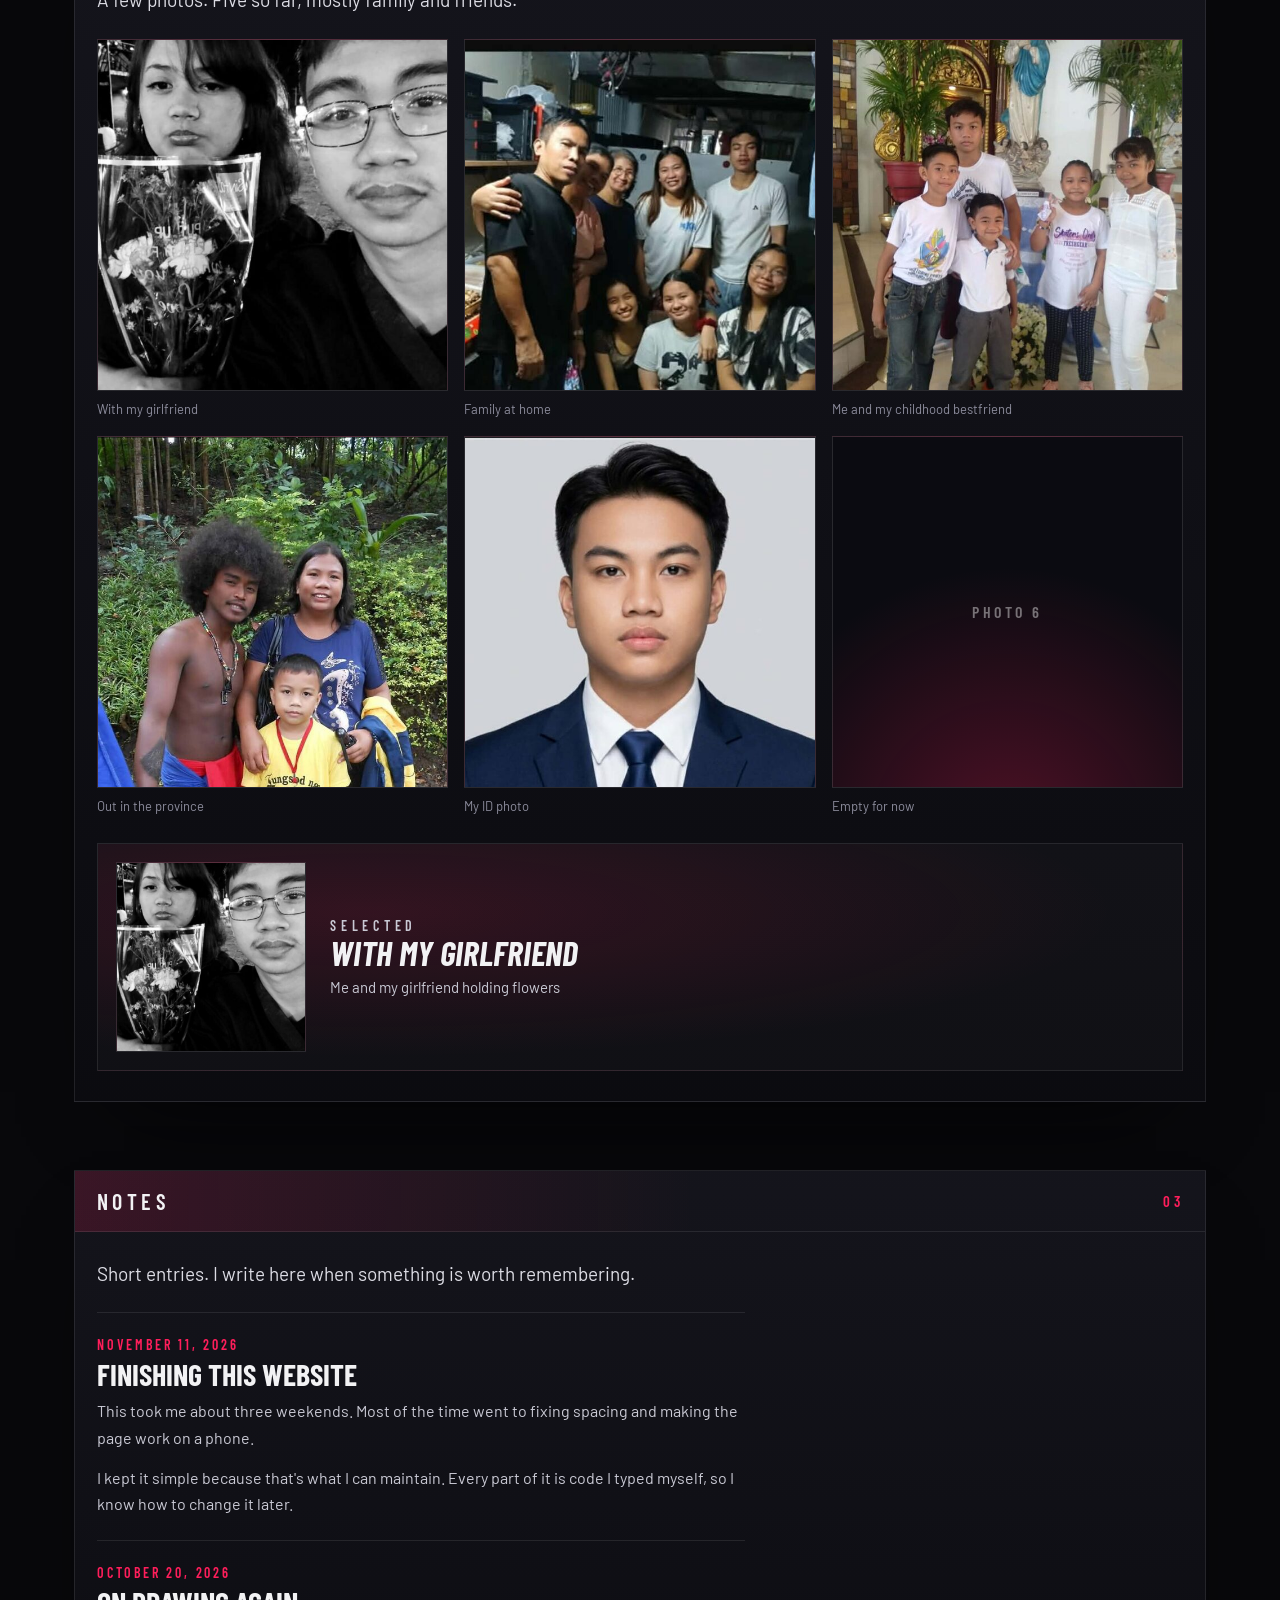
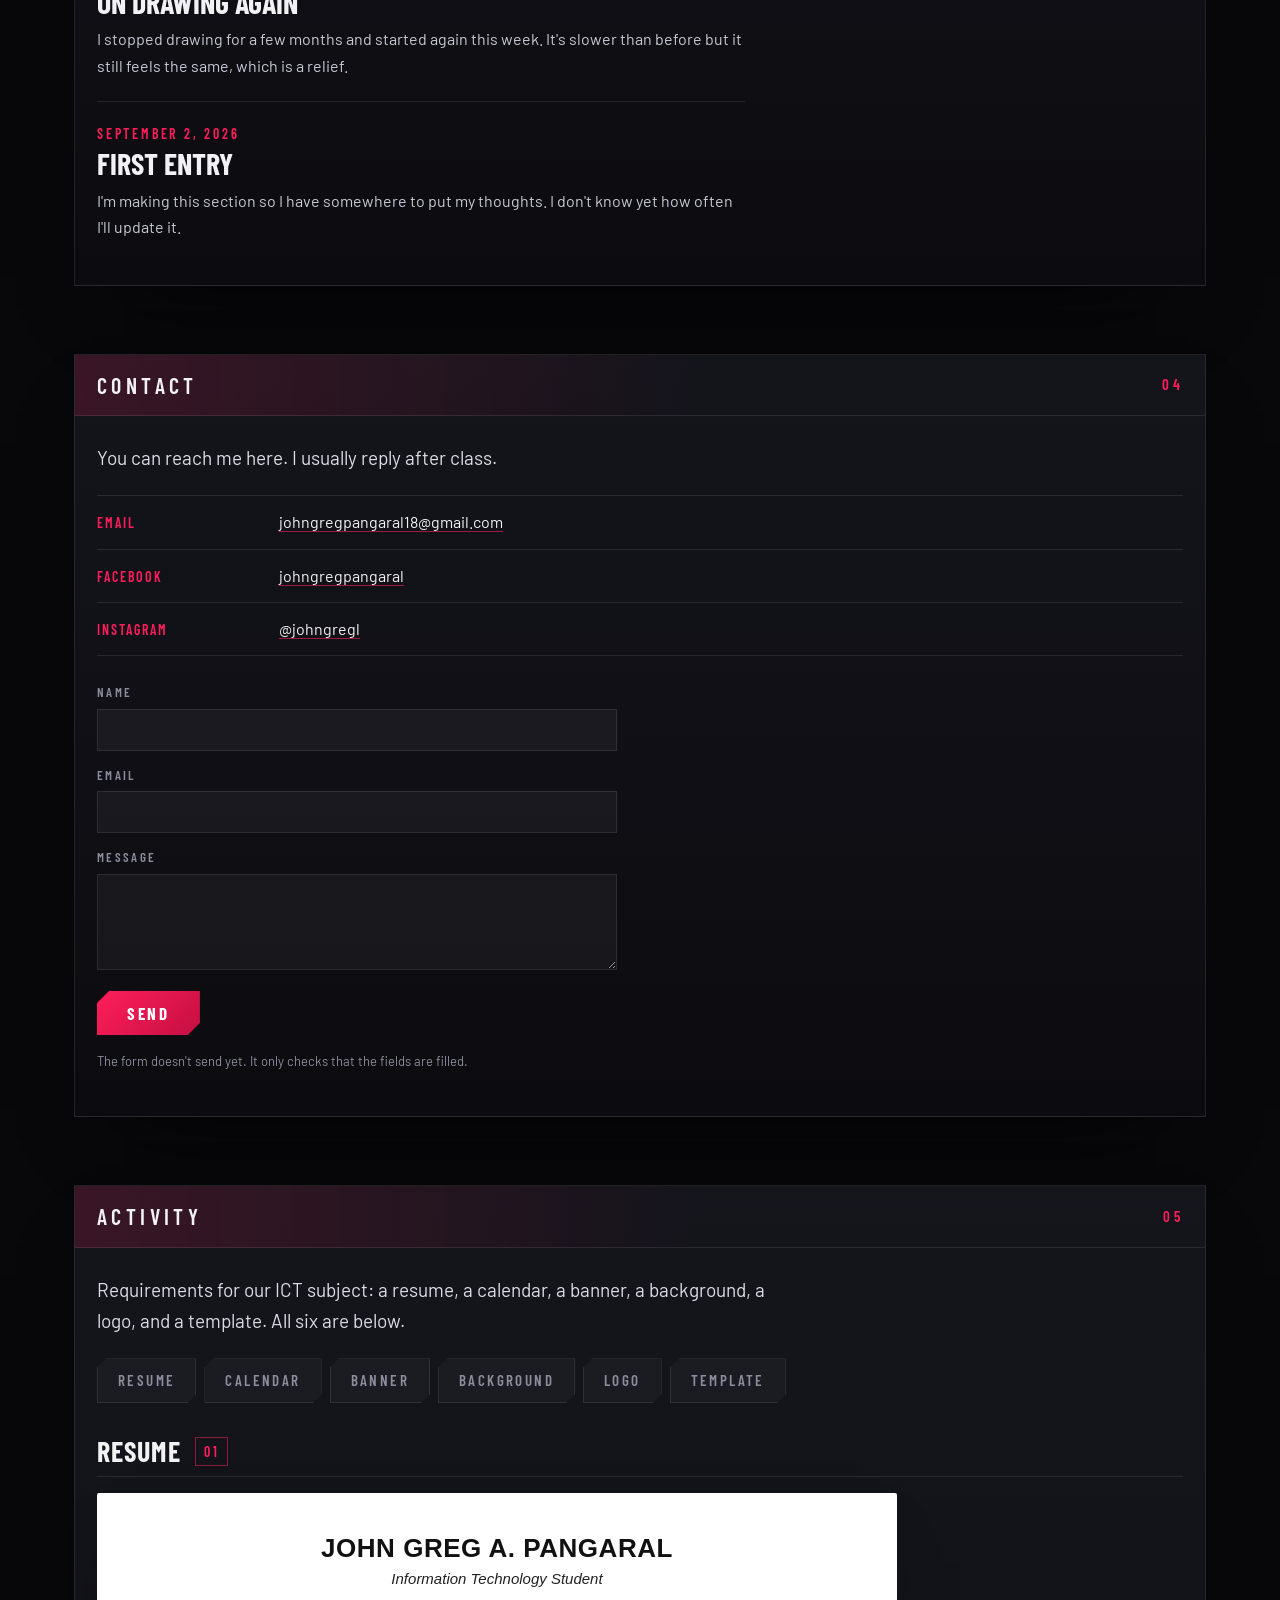
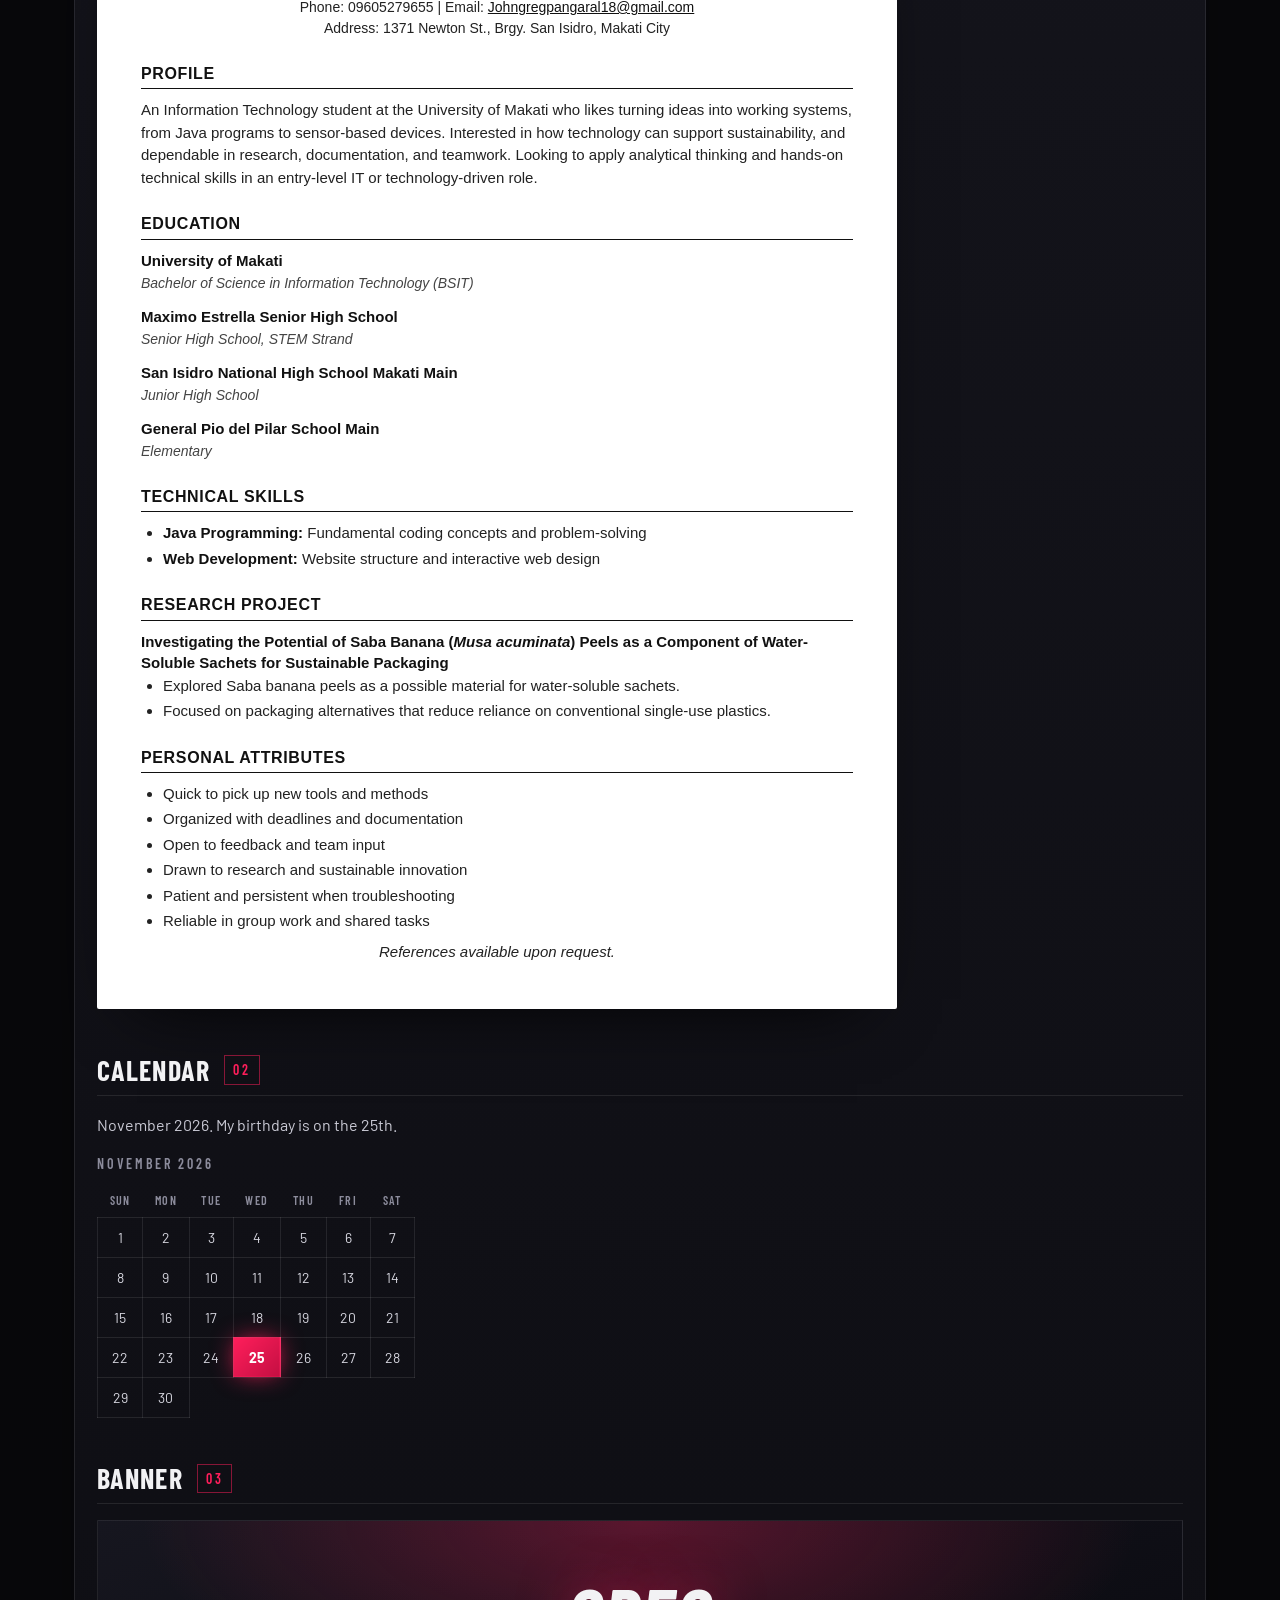
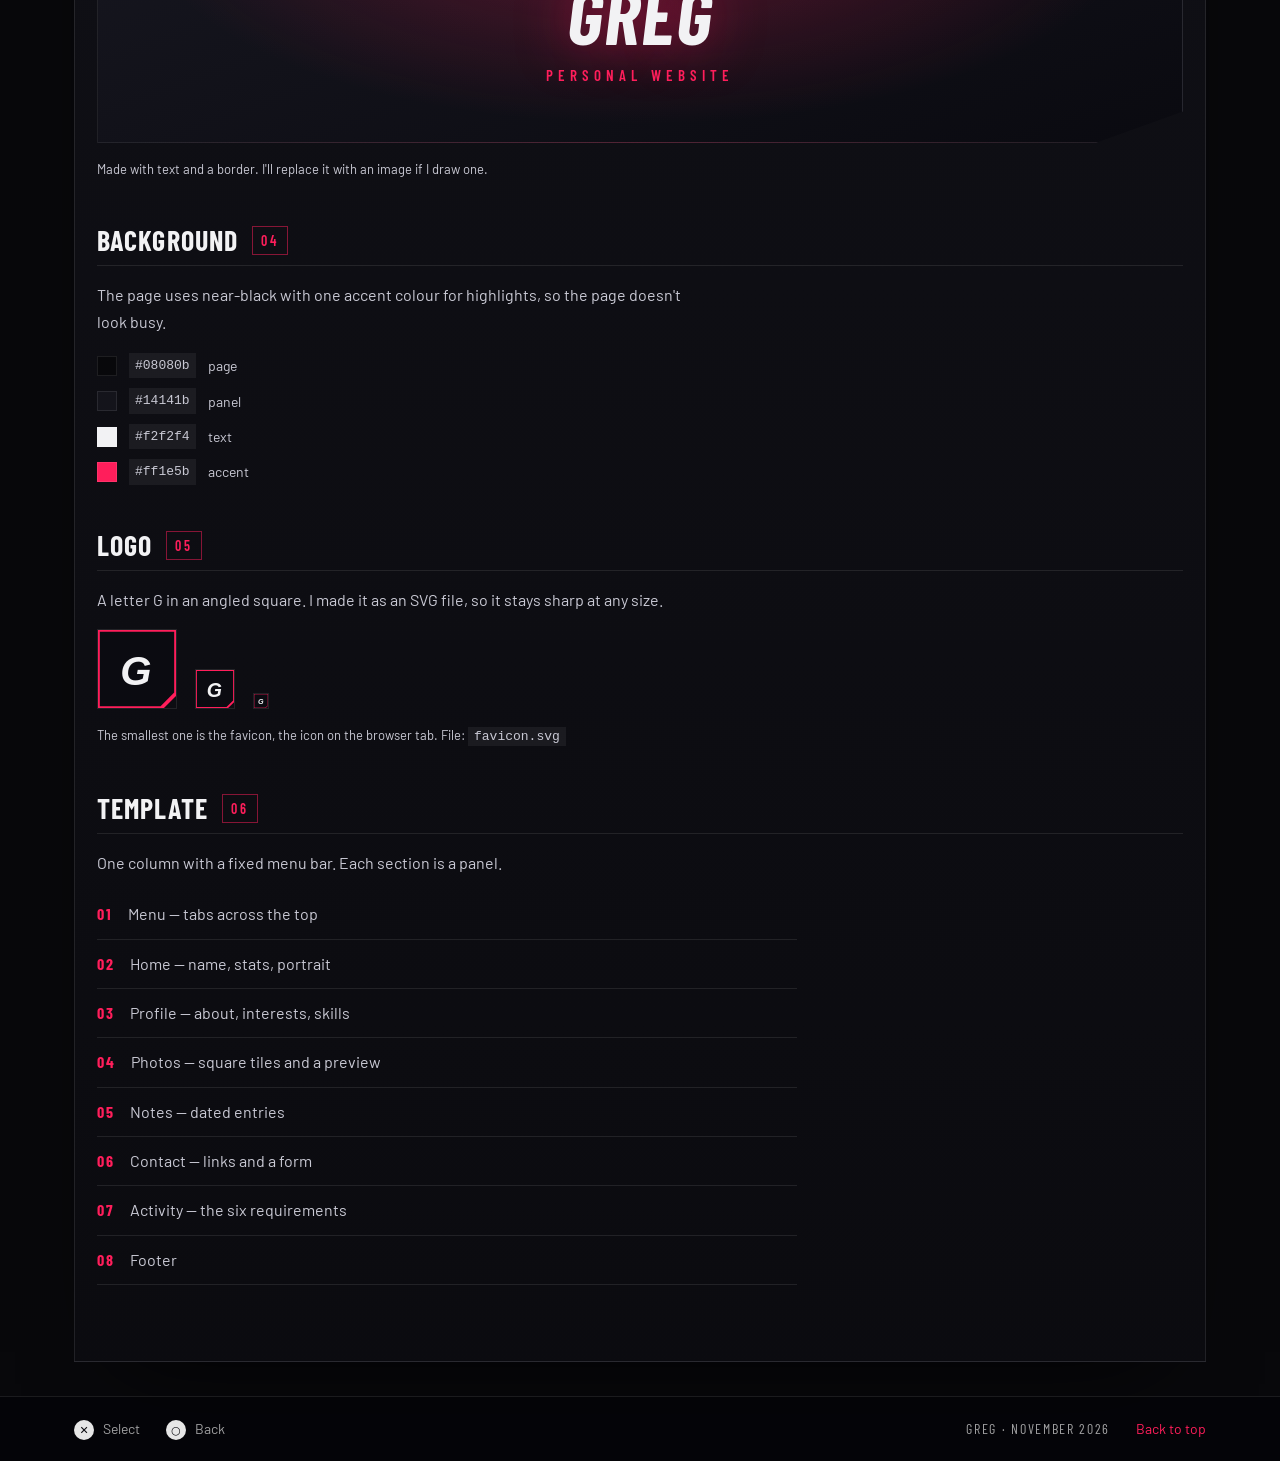
==== commit 92d74421: "Use Greg's real resume in paper style - Add standalone resume.html matching the supplied layout, pri" ====
--- a/greg-single-file.html
+++ b/greg-single-file.html
@@ -784,36 +784,106 @@
   border: 1px solid rgba(255, 30, 91, 0.5);
 }
 
-.resume {
-  max-width: 720px;
-  padding: 24px;
-  background: linear-gradient(160deg, rgba(255, 30, 91, 0.07), rgba(255, 255, 255, 0.02) 40%);
-  border: 1px solid var(--hair);
-  border-left: 2px solid var(--pink);
-}
-
-.resume-name {
-  font-family: var(--head);
-  font-size: 38px;
+.sheet {
+  max-width: 800px;
+  background: #ffffff;
+  color: #111;
+  font-family: Arial, Helvetica, sans-serif;
+  font-size: 15px;
+  line-height: 1.5;
+  padding: 40px 44px;
+  border-radius: 2px;
+  box-shadow: 0 30px 70px -40px #000;
+}
+
+.sheet-name {
+  font-family: Arial, Helvetica, sans-serif;
+  font-size: 26px;
   font-weight: 700;
+  text-align: center;
+  letter-spacing: 0.02em;
+  text-transform: none;
+  margin: 0 0 4px;
+  line-height: 1.2;
+  color: #111;
+}
+
+.sheet-title {
+  text-align: center;
   font-style: italic;
-  letter-spacing: 0.03em;
-  margin: 0;
-  line-height: 1;
-}
-
-.resume-sub {
-  font-family: var(--head);
+  margin: 0 0 8px;
+  color: #333;
+}
+
+.sheet-contact {
+  text-align: center;
   font-size: 14px;
-  font-weight: 600;
-  letter-spacing: 0.22em;
+  margin: 0 0 20px;
+  color: #222;
+}
+
+.sheet-contact a {
+  color: #111;
+  text-decoration: underline;
+}
+
+.sheet h5 {
+  font-family: Arial, Helvetica, sans-serif;
+  font-size: 16px;
+  font-weight: 700;
   text-transform: uppercase;
-  color: var(--dim);
-  margin: 4px 0 8px;
-}
-
-.resume .row p {
-  color: #d5d5de;
+  letter-spacing: 0.04em;
+  border-bottom: 1px solid #111;
+  padding-bottom: 3px;
+  margin: 24px 0 10px;
+  line-height: 1.4;
+  color: #111;
+}
+
+.sheet h6 {
+  font-family: Arial, Helvetica, sans-serif;
+  font-size: 15px;
+  font-weight: 700;
+  margin: 0 0 2px;
+  line-height: 1.4;
+  color: #111;
+}
+
+.sheet p {
+  margin: 0 0 6px;
+  color: #222;
+}
+
+.sheet .meta {
+  font-style: italic;
+  font-size: 14px;
+  margin-bottom: 6px;
+  color: #444;
+}
+
+.sheet .entry {
+  margin-bottom: 12px;
+}
+
+.sheet ul {
+  margin: 0 0 8px;
+  padding-left: 22px;
+}
+
+.sheet li {
+  margin-bottom: 3px;
+  color: #222;
+}
+
+.sheet b {
+  color: #111;
+}
+
+.sheet-footer {
+  text-align: center;
+  font-style: italic;
+  margin-top: 28px;
+  color: #444;
 }
 
 .cal {
@@ -1383,19 +1453,66 @@
 
         <div class="block" id="resume">
           <div class="block-head"><h3>Resume</h3><span>01</span></div>
-          <div class="resume">
-            <p class="resume-name">GREG</p>
-            <p class="resume-sub">Student · Philippines</p>
-
-            <div class="rows tight">
-              <div class="row"><span>Birthday</span><p>November 25, 2007</p></div>
-              <div class="row"><span>Age</span><p><span id="ageResume">18</span></p></div>
-              <div class="row"><span>Email</span><p>johngregpangaral18@gmail.com</p></div>
-              <div class="row"><span>Education</span><p>[School Name] · [Grade / Strand]</p></div>
-              <div class="row"><span>Skills</span><p>Basic HTML and CSS · Drawing · Group work</p></div>
-              <div class="row"><span>Objective</span><p>To build a personal website that I
-              understand and can keep updating.</p></div>
+          <div class="sheet">
+            <h4 class="sheet-name">JOHN GREG A. PANGARAL</h4>
+            <p class="sheet-title">Information Technology Student</p>
+            <p class="sheet-contact">
+              Phone: 09605279655 | Email: <a href="mailto:johngregpangaral18@gmail.com">Johngregpangaral18@gmail.com</a><br>
+              Address: 1371 Newton St., Brgy. San Isidro, Makati City
+            </p>
+
+            <h5>Profile</h5>
+            <p>An Information Technology student at the University of Makati who likes turning
+            ideas into working systems, from Java programs to sensor-based devices. Interested in
+            how technology can support sustainability, and dependable in research, documentation,
+            and teamwork. Looking to apply analytical thinking and hands-on technical skills in an
+            entry-level IT or technology-driven role.</p>
+
+            <h5>Education</h5>
+            <div class="entry">
+              <h6>University of Makati</h6>
+              <p class="meta">Bachelor of Science in Information Technology (BSIT)</p>
             </div>
+            <div class="entry">
+              <h6>Maximo Estrella Senior High School</h6>
+              <p class="meta">Senior High School, STEM Strand</p>
+            </div>
+            <div class="entry">
+              <h6>San Isidro National High School Makati Main</h6>
+              <p class="meta">Junior High School</p>
+            </div>
+            <div class="entry">
+              <h6>General Pio del Pilar School Main</h6>
+              <p class="meta">Elementary</p>
+            </div>
+
+            <h5>Technical Skills</h5>
+            <ul>
+              <li><b>Java Programming:</b> Fundamental coding concepts and problem-solving</li>
+              <li><b>Web Development:</b> Website structure and interactive web design</li>
+            </ul>
+
+            <h5>Research Project</h5>
+            <div class="entry">
+              <h6>Investigating the Potential of Saba Banana (<i>Musa acuminata</i>) Peels as a
+              Component of Water-Soluble Sachets for Sustainable Packaging</h6>
+              <ul>
+                <li>Explored Saba banana peels as a possible material for water-soluble sachets.</li>
+                <li>Focused on packaging alternatives that reduce reliance on conventional single-use plastics.</li>
+              </ul>
+            </div>
+
+            <h5>Personal Attributes</h5>
+            <ul>
+              <li>Quick to pick up new tools and methods</li>
+              <li>Organized with deadlines and documentation</li>
+              <li>Open to feedback and team input</li>
+              <li>Drawn to research and sustainable innovation</li>
+              <li>Patient and persistent when troubleshooting</li>
+              <li>Reliable in group work and shared tasks</li>
+            </ul>
+
+            <p class="sheet-footer">References available upon request.</p>
           </div>
         </div>
 
@@ -1498,7 +1615,6 @@
 }
 
 document.getElementById("ageHero").textContent = getAge();
-document.getElementById("ageResume").textContent = getAge();
 
 var menu = document.getElementById("menu");
 var menuBtn = document.getElementById("menuBtn");
